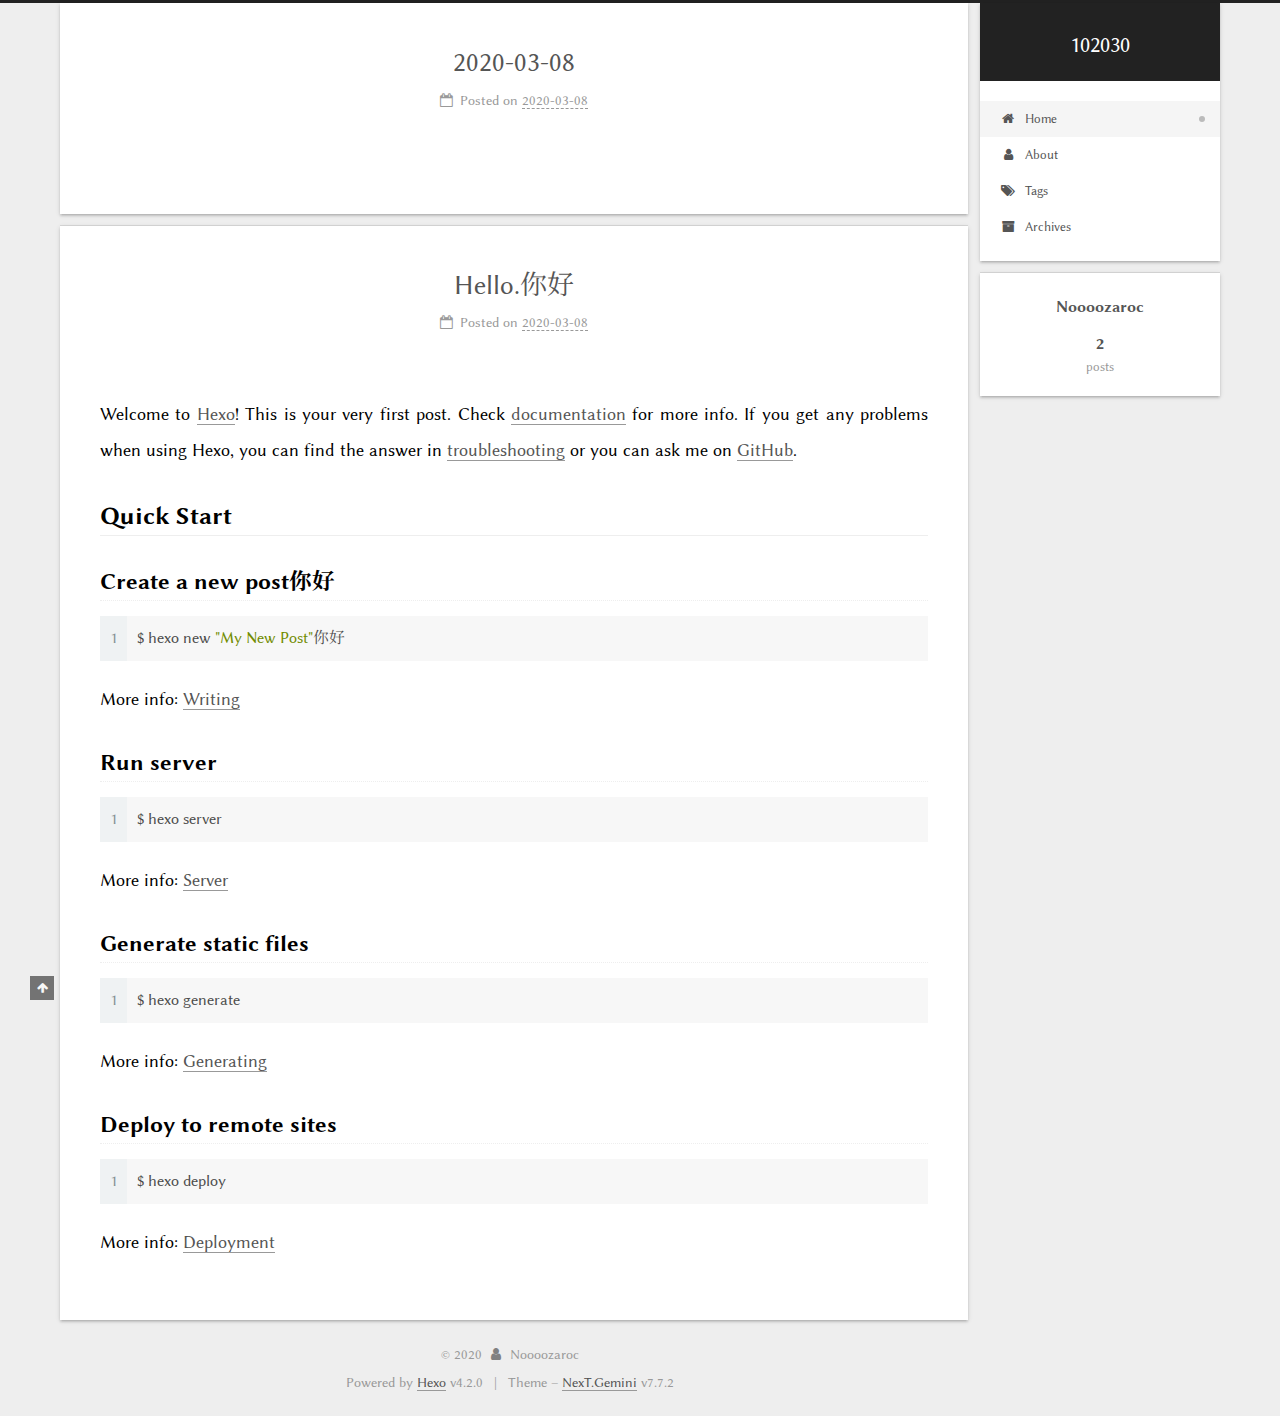
==== index.html @ 4f7df166 "Site updated: 2020-03-08 18:00:24" ====
<!DOCTYPE html>
<html lang="en">
<head>
  <meta charset="UTF-8">
<meta name="viewport" content="width=device-width, initial-scale=1, maximum-scale=2">
<meta name="theme-color" content="#222">
<meta name="generator" content="Hexo 4.2.0">
  <link rel="apple-touch-icon" sizes="180x180" href="/images/apple-touch-icon-next.png">
  <link rel="icon" type="image/png" sizes="32x32" href="/images/favicon-32x32-next.png">
  <link rel="icon" type="image/png" sizes="16x16" href="/images/favicon-16x16-next.png">
  <link rel="mask-icon" href="/images/logo.svg" color="#222">

<link rel="stylesheet" href="/css/main.css">

<link rel="stylesheet" href="https://fonts.googleapis.com/css?family=Noto Serif SC:300,300italic,400,400italic,700,700italic&display=swap&subset=latin,latin-ext">
<link rel="stylesheet" href="/lib/font-awesome/css/font-awesome.min.css">

<script id="hexo-configurations">
    var NexT = window.NexT || {};
    var CONFIG = {"hostname":"yoursite.com","root":"/","scheme":"Gemini","version":"7.7.2","exturl":false,"sidebar":{"position":"right","display":"post","padding":18,"offset":12,"onmobile":false},"copycode":{"enable":false,"show_result":false,"style":null},"back2top":{"enable":true,"sidebar":false,"scrollpercent":false},"bookmark":{"enable":false,"color":"#222","save":"auto"},"fancybox":false,"mediumzoom":false,"lazyload":false,"pangu":false,"comments":{"style":"tabs","active":null,"storage":true,"lazyload":false,"nav":null},"algolia":{"hits":{"per_page":10},"labels":{"input_placeholder":"Search for Posts","hits_empty":"We didn't find any results for the search: ${query}","hits_stats":"${hits} results found in ${time} ms"}},"localsearch":{"enable":false,"trigger":"auto","top_n_per_article":1,"unescape":false,"preload":false},"motion":{"enable":true,"async":false,"transition":{"post_block":"fadeIn","post_header":"slideDownIn","post_body":"slideDownIn","coll_header":"slideLeftIn","sidebar":"slideUpIn"}}};
  </script>

  <meta property="og:type" content="website">
<meta property="og:title" content="102030">
<meta property="og:url" content="http://yoursite.com/index.html">
<meta property="og:site_name" content="102030">
<meta property="og:locale" content="en_US">
<meta property="article:author" content="Noooozaroc">
<meta name="twitter:card" content="summary">

<link rel="canonical" href="http://yoursite.com/">


<script id="page-configurations">
  // https://hexo.io/docs/variables.html
  CONFIG.page = {
    sidebar: "",
    isHome : true,
    isPost : false
  };
</script>

  <title>102030</title>
  






  <noscript>
  <style>
  .use-motion .brand,
  .use-motion .menu-item,
  .sidebar-inner,
  .use-motion .post-block,
  .use-motion .pagination,
  .use-motion .comments,
  .use-motion .post-header,
  .use-motion .post-body,
  .use-motion .collection-header { opacity: initial; }

  .use-motion .site-title,
  .use-motion .site-subtitle {
    opacity: initial;
    top: initial;
  }

  .use-motion .logo-line-before i { left: initial; }
  .use-motion .logo-line-after i { right: initial; }
  </style>
</noscript>

</head>

<body itemscope itemtype="http://schema.org/WebPage">
  <div class="container use-motion">
    <div class="headband"></div>

    <header class="header" itemscope itemtype="http://schema.org/WPHeader">
      <div class="header-inner"><div class="site-brand-container">
  <div class="site-nav-toggle">
    <div class="toggle" aria-label="Toggle navigation bar">
      <span class="toggle-line toggle-line-first"></span>
      <span class="toggle-line toggle-line-middle"></span>
      <span class="toggle-line toggle-line-last"></span>
    </div>
  </div>

  <div class="site-meta">

    <div>
      <a href="/" class="brand" rel="start">
        <span class="logo-line-before"><i></i></span>
        <span class="site-title">102030</span>
        <span class="logo-line-after"><i></i></span>
      </a>
    </div>
  </div>

  <div class="site-nav-right">
    <div class="toggle popup-trigger">
    </div>
  </div>
</div>


<nav class="site-nav">
  
  <ul id="menu" class="menu">
        <li class="menu-item menu-item-home">

    <a href="/" rel="section"><i class="fa fa-fw fa-home"></i>Home</a>

  </li>
        <li class="menu-item menu-item-about">

    <a href="/about/" rel="section"><i class="fa fa-fw fa-user"></i>About</a>

  </li>
        <li class="menu-item menu-item-tags">

    <a href="/tags/" rel="section"><i class="fa fa-fw fa-tags"></i>Tags</a>

  </li>
        <li class="menu-item menu-item-archives">

    <a href="/archives/" rel="section"><i class="fa fa-fw fa-archive"></i>Archives</a>

  </li>
  </ul>

</nav>
</div>
    </header>

    
  <div class="back-to-top">
    <i class="fa fa-arrow-up"></i>
    <span>0%</span>
  </div>


    <main class="main">
      <div class="main-inner">
        <div class="content-wrap">
          

          <div class="content">
            

  <div class="posts-expand">
        
  
  
  <article itemscope itemtype="http://schema.org/Article" class="post-block home" lang="en">
    <link itemprop="mainEntityOfPage" href="http://yoursite.com/2020/03/08/2020-03-08/">

    <span hidden itemprop="author" itemscope itemtype="http://schema.org/Person">
      <meta itemprop="image" content="/images/avatar.gif">
      <meta itemprop="name" content="Noooozaroc">
      <meta itemprop="description" content="">
    </span>

    <span hidden itemprop="publisher" itemscope itemtype="http://schema.org/Organization">
      <meta itemprop="name" content="102030">
    </span>
      <header class="post-header">
        <h1 class="post-title" itemprop="name headline">
          
            <a href="/2020/03/08/2020-03-08/" class="post-title-link" itemprop="url">2020-03-08</a>
        </h1>

        <div class="post-meta">
            <span class="post-meta-item">
              <span class="post-meta-item-icon">
                <i class="fa fa-calendar-o"></i>
              </span>
              <span class="post-meta-item-text">Posted on</span>

              <time title="Created: 2020-03-08 14:06:26" itemprop="dateCreated datePublished" datetime="2020-03-08T14:06:26+08:00">2020-03-08</time>
            </span>

          

        </div>
      </header>

    
    
    
    <div class="post-body" itemprop="articleBody">

      
          
      
    </div>

    
    
    
      <footer class="post-footer">
        <div class="post-eof"></div>
      </footer>
  </article>
  
  
  

        
  
  
  <article itemscope itemtype="http://schema.org/Article" class="post-block home" lang="en">
    <link itemprop="mainEntityOfPage" href="http://yoursite.com/2020/03/08/hello-world/">

    <span hidden itemprop="author" itemscope itemtype="http://schema.org/Person">
      <meta itemprop="image" content="/images/avatar.gif">
      <meta itemprop="name" content="Noooozaroc">
      <meta itemprop="description" content="">
    </span>

    <span hidden itemprop="publisher" itemscope itemtype="http://schema.org/Organization">
      <meta itemprop="name" content="102030">
    </span>
      <header class="post-header">
        <h1 class="post-title" itemprop="name headline">
          
            <a href="/2020/03/08/hello-world/" class="post-title-link" itemprop="url">Hello.你好</a>
        </h1>

        <div class="post-meta">
            <span class="post-meta-item">
              <span class="post-meta-item-icon">
                <i class="fa fa-calendar-o"></i>
              </span>
              <span class="post-meta-item-text">Posted on</span>
              

              <time title="Created: 2020-03-08 00:12:22 / Modified: 14:54:09" itemprop="dateCreated datePublished" datetime="2020-03-08T00:12:22+08:00">2020-03-08</time>
            </span>

          

        </div>
      </header>

    
    
    
    <div class="post-body" itemprop="articleBody">

      
          <p>Welcome to <a href="https://hexo.io/" target="_blank" rel="noopener">Hexo</a>! This is your very first post. Check <a href="https://hexo.io/docs/" target="_blank" rel="noopener">documentation</a> for more info. If you get any problems when using Hexo, you can find the answer in <a href="https://hexo.io/docs/troubleshooting.html" target="_blank" rel="noopener">troubleshooting</a> or you can ask me on <a href="https://github.com/hexojs/hexo/issues" target="_blank" rel="noopener">GitHub</a>.</p>
<h2 id="Quick-Start"><a href="#Quick-Start" class="headerlink" title="Quick Start"></a>Quick Start</h2><h3 id="Create-a-new-post你好"><a href="#Create-a-new-post你好" class="headerlink" title="Create a new post你好"></a>Create a new post你好</h3><figure class="highlight bash"><table><tr><td class="gutter"><pre><span class="line">1</span><br></pre></td><td class="code"><pre><span class="line">$ hexo new <span class="string">"My New Post"</span>你好</span><br></pre></td></tr></table></figure>

<p>More info: <a href="https://hexo.io/docs/writing.html" target="_blank" rel="noopener">Writing</a></p>
<h3 id="Run-server"><a href="#Run-server" class="headerlink" title="Run server"></a>Run server</h3><figure class="highlight bash"><table><tr><td class="gutter"><pre><span class="line">1</span><br></pre></td><td class="code"><pre><span class="line">$ hexo server</span><br></pre></td></tr></table></figure>

<p>More info: <a href="https://hexo.io/docs/server.html" target="_blank" rel="noopener">Server</a></p>
<h3 id="Generate-static-files"><a href="#Generate-static-files" class="headerlink" title="Generate static files"></a>Generate static files</h3><figure class="highlight bash"><table><tr><td class="gutter"><pre><span class="line">1</span><br></pre></td><td class="code"><pre><span class="line">$ hexo generate</span><br></pre></td></tr></table></figure>

<p>More info: <a href="https://hexo.io/docs/generating.html" target="_blank" rel="noopener">Generating</a></p>
<h3 id="Deploy-to-remote-sites"><a href="#Deploy-to-remote-sites" class="headerlink" title="Deploy to remote sites"></a>Deploy to remote sites</h3><figure class="highlight bash"><table><tr><td class="gutter"><pre><span class="line">1</span><br></pre></td><td class="code"><pre><span class="line">$ hexo deploy</span><br></pre></td></tr></table></figure>

<p>More info: <a href="https://hexo.io/docs/one-command-deployment.html" target="_blank" rel="noopener">Deployment</a></p>

      
    </div>

    
    
    
      <footer class="post-footer">
        <div class="post-eof"></div>
      </footer>
  </article>
  
  
  

  </div>

  



          </div>
          

<script>
  window.addEventListener('tabs:register', () => {
    let { activeClass } = CONFIG.comments;
    if (CONFIG.comments.storage) {
      activeClass = localStorage.getItem('comments_active') || activeClass;
    }
    if (activeClass) {
      let activeTab = document.querySelector(`a[href="#comment-${activeClass}"]`);
      if (activeTab) {
        activeTab.click();
      }
    }
  });
  if (CONFIG.comments.storage) {
    window.addEventListener('tabs:click', event => {
      if (!event.target.matches('.tabs-comment .tab-content .tab-pane')) return;
      let commentClass = event.target.classList[1];
      localStorage.setItem('comments_active', commentClass);
    });
  }
</script>

        </div>
          
  
  <div class="toggle sidebar-toggle">
    <span class="toggle-line toggle-line-first"></span>
    <span class="toggle-line toggle-line-middle"></span>
    <span class="toggle-line toggle-line-last"></span>
  </div>

  <aside class="sidebar">
    <div class="sidebar-inner">

      <ul class="sidebar-nav motion-element">
        <li class="sidebar-nav-toc">
          Table of Contents
        </li>
        <li class="sidebar-nav-overview">
          Overview
        </li>
      </ul>

      <!--noindex-->
      <div class="post-toc-wrap sidebar-panel">
      </div>
      <!--/noindex-->

      <div class="site-overview-wrap sidebar-panel">
        <div class="site-author motion-element" itemprop="author" itemscope itemtype="http://schema.org/Person">
  <p class="site-author-name" itemprop="name">Noooozaroc</p>
  <div class="site-description" itemprop="description"></div>
</div>
<div class="site-state-wrap motion-element">
  <nav class="site-state">
      <div class="site-state-item site-state-posts">
          <a href="/archives/">
        
          <span class="site-state-item-count">2</span>
          <span class="site-state-item-name">posts</span>
        </a>
      </div>
  </nav>
</div>



      </div>

    </div>
  </aside>
  <div id="sidebar-dimmer"></div>


      </div>
    </main>

    <footer class="footer">
      <div class="footer-inner">
        

<div class="copyright">
  
  &copy; 
  <span itemprop="copyrightYear">2020</span>
  <span class="with-love">
    <i class="fa fa-user"></i>
  </span>
  <span class="author" itemprop="copyrightHolder">Noooozaroc</span>
</div>
  <div class="powered-by">Powered by <a href="https://hexo.io/" class="theme-link" rel="noopener" target="_blank">Hexo</a> v4.2.0
  </div>
  <span class="post-meta-divider">|</span>
  <div class="theme-info">Theme – <a href="https://theme-next.org/" class="theme-link" rel="noopener" target="_blank">NexT.Gemini</a> v7.7.2
  </div>

        








      </div>
    </footer>
  </div>

  
  <script src="/lib/anime.min.js"></script>
  <script src="/lib/velocity/velocity.min.js"></script>
  <script src="/lib/velocity/velocity.ui.min.js"></script>

<script src="/js/utils.js"></script>

<script src="/js/motion.js"></script>


<script src="/js/schemes/pisces.js"></script>


<script src="/js/next-boot.js"></script>




  















  

  

</body>
</html>
---- css/main.css ----
:root {
  --body-bg-color: #eee;
  --content-bg-color: #fff;
  --card-bg-color: #f5f5f5;
  --text-color: #555;
  --link-color: #555;
  --link-hover-color: #222;
  --brand-color: #fff;
  --brand-hover-color: #fff;
  --table-row-odd-bg-color: #f9f9f9;
  --table-row-hover-bg-color: #f5f5f5;
  --menu-item-bg-color: #f5f5f5;
}
html {
  line-height: 1.15; /* 1 */
  -webkit-text-size-adjust: 100%; /* 2 */
}
body {
  margin: 0;
}
main {
  display: block;
}
h1 {
  font-size: 2em;
  margin: 0.67em 0;
}
hr {
  box-sizing: content-box; /* 1 */
  height: 0; /* 1 */
  overflow: visible; /* 2 */
}
pre {
  font-family: monospace, monospace; /* 1 */
  font-size: 1em; /* 2 */
}
a {
  background: transparent;
}
abbr[title] {
  border-bottom: none; /* 1 */
  text-decoration: underline; /* 2 */
  text-decoration: underline dotted; /* 2 */
}
b,
strong {
  font-weight: bolder;
}
code,
kbd,
samp {
  font-family: monospace, monospace; /* 1 */
  font-size: 1em; /* 2 */
}
small {
  font-size: 80%;
}
sub,
sup {
  font-size: 75%;
  line-height: 0;
  position: relative;
  vertical-align: baseline;
}
sub {
  bottom: -0.25em;
}
sup {
  top: -0.5em;
}
img {
  border-style: none;
}
button,
input,
optgroup,
select,
textarea {
  font-family: inherit; /* 1 */
  font-size: 100%; /* 1 */
  line-height: 1.15; /* 1 */
  margin: 0; /* 2 */
}
button,
input {
/* 1 */
  overflow: visible;
}
button,
select {
/* 1 */
  text-transform: none;
}
button,
[type='button'],
[type='reset'],
[type='submit'] {
  -webkit-appearance: button;
}
button::-moz-focus-inner,
[type='button']::-moz-focus-inner,
[type='reset']::-moz-focus-inner,
[type='submit']::-moz-focus-inner {
  border-style: none;
  padding: 0;
}
button:-moz-focusring,
[type='button']:-moz-focusring,
[type='reset']:-moz-focusring,
[type='submit']:-moz-focusring {
  outline: 1px dotted ButtonText;
}
fieldset {
  padding: 0.35em 0.75em 0.625em;
}
legend {
  box-sizing: border-box; /* 1 */
  color: inherit; /* 2 */
  display: table; /* 1 */
  max-width: 100%; /* 1 */
  padding: 0; /* 3 */
  white-space: normal; /* 1 */
}
progress {
  vertical-align: baseline;
}
textarea {
  overflow: auto;
}
[type='checkbox'],
[type='radio'] {
  box-sizing: border-box; /* 1 */
  padding: 0; /* 2 */
}
[type='number']::-webkit-inner-spin-button,
[type='number']::-webkit-outer-spin-button {
  height: auto;
}
[type='search'] {
  outline-offset: -2px; /* 2 */
  -webkit-appearance: textfield; /* 1 */
}
[type='search']::-webkit-search-decoration {
  -webkit-appearance: none;
}
::-webkit-file-upload-button {
  font: inherit; /* 2 */
  -webkit-appearance: button; /* 1 */
}
details {
  display: block;
}
summary {
  display: list-item;
}
template {
  display: none;
}
[hidden] {
  display: none;
}
::selection {
  background: #262a30;
  color: #fff;
}
html,
body {
  height: 100%;
}
body {
  background: var(--body-bg-color);
  color: var(--text-color);
  font-family: "Linux Biolinum", 'Noto Serif SC', sans-serif;
  font-size: 1em;
  line-height: 2;
}
@media (max-width: 991px) {
  body {
    padding-left: 0 !important;
    padding-right: 0 !important;
  }
}
h1,
h2,
h3,
h4,
h5,
h6 {
  font-family: "Linux Biolinum", 'Noto Serif SC', sans-serif;
  font-weight: bold;
  line-height: 1.5;
  margin: 20px 0 15px;
}
h1 {
  font-size: 1.5em;
}
h2 {
  font-size: 1.375em;
}
h3 {
  font-size: 1.25em;
}
h4 {
  font-size: 1.125em;
}
h5 {
  font-size: 1em;
}
h6 {
  font-size: 0.875em;
}
p {
  margin: 0 0 20px 0;
}
a,
span.exturl {
  border-bottom: 1px solid #999;
  color: var(--link-color);
  outline: 0;
  text-decoration: none;
  overflow-wrap: break-word;
  word-wrap: break-word;
  cursor: pointer;
}
a:hover,
span.exturl:hover {
  border-bottom-color: var(--link-hover-color);
  color: var(--link-hover-color);
}
iframe,
img,
video {
  display: block;
  margin-left: auto;
  margin-right: auto;
  max-width: 100%;
}
hr {
  background-image: repeating-linear-gradient(-45deg, #ddd, #ddd 4px, transparent 4px, transparent 8px);
  border: 0;
  height: 3px;
  margin: 40px 0;
}
blockquote {
  border-left: 4px solid #ddd;
  color: #666;
  margin: 0;
  padding: 0 15px;
}
blockquote cite::before {
  content: '-';
  padding: 0 5px;
}
dt {
  font-weight: bold;
}
dd {
  margin: 0;
  padding: 0;
}
kbd {
  background-color: #f5f5f5;
  background-image: linear-gradient(#eee, #fff, #eee);
  border: 1px solid #ccc;
  border-radius: 0.2em;
  box-shadow: 0.1em 0.1em 0.2em rgba(0,0,0,0.1);
  font-family: inherit;
  padding: 0.1em 0.3em;
  white-space: nowrap;
}
.table-container {
  overflow: auto;
}
table {
  border-collapse: collapse;
  border-spacing: 0;
  font-size: 0.875em;
  margin: 0 0 20px 0;
  width: 100%;
}
tbody tr:nth-of-type(odd) {
  background: var(--table-row-odd-bg-color);
}
tbody tr:hover {
  background: var(--table-row-hover-bg-color);
}
caption,
th,
td {
  font-weight: normal;
  padding: 8px;
  text-align: left;
  vertical-align: middle;
}
th,
td {
  border: 1px solid #ddd;
  border-bottom: 3px solid #ddd;
}
th {
  font-weight: 700;
  padding-bottom: 10px;
}
td {
  border-bottom-width: 1px;
}
.btn {
  background: #fff;
  border: 2px solid #555;
  border-radius: 2px;
  color: #555;
  display: inline-block;
  font-size: 0.875em;
  line-height: 2;
  padding: 0 20px;
  text-decoration: none;
  transition-property: background-color;
  transition-delay: 0s;
  transition-duration: 0.2s;
  transition-timing-function: ease-in-out;
}
.btn:hover {
  background: #222;
  border-color: #222;
  color: #fff;
}
.btn + .btn {
  margin: 0 0 8px 8px;
}
.btn .fa-fw {
  text-align: left;
  width: 1.285714285714286em;
}
.toggle {
  line-height: 0;
}
.toggle .toggle-line {
  background: #fff;
  display: inline-block;
  height: 2px;
  left: 0;
  position: relative;
  top: 0;
  transition: all 0.4s;
  vertical-align: top;
  width: 100%;
}
.toggle .toggle-line:not(:first-child) {
  margin-top: 3px;
}
.toggle.toggle-arrow .toggle-line-first {
  top: 2px;
  transform: rotate(-45deg);
  width: 50%;
}
.toggle.toggle-arrow .toggle-line-middle {
  width: 90%;
}
.toggle.toggle-arrow .toggle-line-last {
  top: -2px;
  transform: rotate(45deg);
  width: 50%;
}
.toggle.toggle-close .toggle-line-first {
  top: 5px;
  transform: rotate(-45deg);
}
.toggle.toggle-close .toggle-line-middle {
  opacity: 0;
}
.toggle.toggle-close .toggle-line-last {
  top: -5px;
  transform: rotate(45deg);
}
.highlight,
pre {
  background: #f7f7f7;
  color: #4d4d4c;
  line-height: 1.6;
  margin: 0 auto 20px;
}
pre,
code {
  font-family: consolas, Menlo, "Linux Biolinum", 'Noto Serif SC', sans-serif, monospace;
}
code {
  background: #eee;
  border-radius: 3px;
  color: #555;
  padding: 2px 4px;
  overflow-wrap: break-word;
  word-wrap: break-word;
}
.highlight *::selection {
  background: #d6d6d6;
}
.highlight pre {
  border: 0;
  margin: 0;
  padding: 10px 0;
}
.highlight table {
  border: 0;
  margin: 0;
  width: auto;
}
.highlight td {
  border: 0;
  padding: 0;
}
.highlight figcaption {
  background: #eee;
  color: #4d4d4c;
  display: flex;
  font-size: 0.875em;
  justify-content: space-between;
  line-height: 1.2;
  padding: 0.5em;
}
.highlight figcaption a {
  color: #4d4d4c;
}
.highlight figcaption a:hover {
  border-bottom-color: #4d4d4c;
}
.highlight .gutter {
  -moz-user-select: none;
  -ms-user-select: none;
  -webkit-user-select: none;
  user-select: none;
}
.highlight .gutter pre {
  background: #eff2f3;
  color: #869194;
  padding-left: 10px;
  padding-right: 10px;
  text-align: right;
}
.highlight .code pre {
  background: #f7f7f7;
  padding-left: 10px;
  width: 100%;
}
.gist table {
  width: auto;
}
.gist table td {
  border: 0;
}
pre {
  overflow: auto;
  padding: 10px;
}
pre code {
  background: none;
  color: #4d4d4c;
  font-size: 0.875em;
  padding: 0;
  text-shadow: none;
}
pre .deletion {
  background: #fdd;
}
pre .addition {
  background: #dfd;
}
pre .meta {
  color: #eab700;
  -moz-user-select: none;
  -ms-user-select: none;
  -webkit-user-select: none;
  user-select: none;
}
pre .comment {
  color: #8e908c;
}
pre .variable,
pre .attribute,
pre .tag,
pre .name,
pre .regexp,
pre .ruby .constant,
pre .xml .tag .title,
pre .xml .pi,
pre .xml .doctype,
pre .html .doctype,
pre .css .id,
pre .css .class,
pre .css .pseudo {
  color: #c82829;
}
pre .number,
pre .preprocessor,
pre .built_in,
pre .builtin-name,
pre .literal,
pre .params,
pre .constant,
pre .command {
  color: #f5871f;
}
pre .ruby .class .title,
pre .css .rules .attribute,
pre .string,
pre .symbol,
pre .value,
pre .inheritance,
pre .header,
pre .ruby .symbol,
pre .xml .cdata,
pre .special,
pre .formula {
  color: #718c00;
}
pre .title,
pre .css .hexcolor {
  color: #3e999f;
}
pre .function,
pre .python .decorator,
pre .python .title,
pre .ruby .function .title,
pre .ruby .title .keyword,
pre .perl .sub,
pre .javascript .title,
pre .coffeescript .title {
  color: #4271ae;
}
pre .keyword,
pre .javascript .function {
  color: #8959a8;
}
.blockquote-center {
  border-left: none;
  margin: 40px 0;
  padding: 0;
  position: relative;
  text-align: center;
}
.blockquote-center::before,
.blockquote-center::after {
  background-repeat: no-repeat;
  background-size: 22px 22px;
  content: ' ';
  display: block;
  height: 24px;
  opacity: 0.2;
  position: absolute;
  width: 100%;
}
.blockquote-center::before {
  background-image: url("../images/quote-l.svg");
  background-position: 0 -6px;
  border-top: 1px solid #ccc;
  top: -20px;
}
.blockquote-center::after {
  background-image: url("../images/quote-r.svg");
  background-position: 100% 8px;
  border-bottom: 1px solid #ccc;
  bottom: -20px;
}
.blockquote-center p,
.blockquote-center div {
  text-align: center;
}
.post-body .group-picture img {
  margin: 0 auto;
  padding: 0 3px;
}
.group-picture-row {
  margin-bottom: 6px;
  overflow: hidden;
}
.group-picture-column {
  float: left;
  margin-bottom: 10px;
}
.post-body .label {
  color: #555;
  display: inline;
  padding: 0 2px;
}
.post-body .label.default {
  background: #f0f0f0;
}
.post-body .label.primary {
  background: #efe6f7;
}
.post-body .label.info {
  background: #e5f2f8;
}
.post-body .label.success {
  background: #e7f4e9;
}
.post-body .label.warning {
  background: #fcf6e1;
}
.post-body .label.danger {
  background: #fae8eb;
}
.post-body .tabs {
  margin-bottom: 20px;
}
.post-body .tabs,
.tabs-comment {
  display: block;
  padding-top: 10px;
  position: relative;
}
.post-body .tabs ul.nav-tabs,
.tabs-comment ul.nav-tabs {
  display: flex;
  flex-wrap: wrap;
  margin: 0;
  margin-bottom: -1px;
  padding: 0;
}
@media (max-width: 413px) {
  .post-body .tabs ul.nav-tabs,
  .tabs-comment ul.nav-tabs {
    display: block;
    margin-bottom: 5px;
  }
}
.post-body .tabs ul.nav-tabs li.tab,
.tabs-comment ul.nav-tabs li.tab {
  border-bottom: 1px solid #ddd;
  border-left: 1px solid transparent;
  border-right: 1px solid transparent;
  border-top: 3px solid transparent;
  flex-grow: 1;
  list-style-type: none;
  border-radius: 0 0 0 0;
}
@media (max-width: 413px) {
  .post-body .tabs ul.nav-tabs li.tab,
  .tabs-comment ul.nav-tabs li.tab {
    border-bottom: 1px solid transparent;
    border-left: 3px solid transparent;
    border-right: 1px solid transparent;
    border-top: 1px solid transparent;
  }
}
@media (max-width: 413px) {
  .post-body .tabs ul.nav-tabs li.tab,
  .tabs-comment ul.nav-tabs li.tab {
    border-radius: 0;
  }
}
.post-body .tabs ul.nav-tabs li.tab a,
.tabs-comment ul.nav-tabs li.tab a {
  border-bottom: initial;
  display: block;
  line-height: 1.8;
  outline: 0;
  padding: 0.25em 0.75em;
  text-align: center;
  transition-delay: 0s;
  transition-duration: 0.2s;
  transition-timing-function: ease-out;
}
.post-body .tabs ul.nav-tabs li.tab a i,
.tabs-comment ul.nav-tabs li.tab a i {
  width: 1.285714285714286em;
}
.post-body .tabs ul.nav-tabs li.tab.active,
.tabs-comment ul.nav-tabs li.tab.active {
  border-bottom: 1px solid transparent;
  border-left: 1px solid #ddd;
  border-right: 1px solid #ddd;
  border-top: 3px solid #fc6423;
}
@media (max-width: 413px) {
  .post-body .tabs ul.nav-tabs li.tab.active,
  .tabs-comment ul.nav-tabs li.tab.active {
    border-bottom: 1px solid #ddd;
    border-left: 3px solid #fc6423;
    border-right: 1px solid #ddd;
    border-top: 1px solid #ddd;
  }
}
.post-body .tabs ul.nav-tabs li.tab.active a,
.tabs-comment ul.nav-tabs li.tab.active a {
  color: var(--link-color);
  cursor: default;
}
.post-body .tabs .tab-content .tab-pane,
.tabs-comment .tab-content .tab-pane {
  border: 1px solid #ddd;
  border-top: 0;
  padding: 20px 20px 0 20px;
  border-radius: 0;
}
.post-body .tabs .tab-content .tab-pane:not(.active),
.tabs-comment .tab-content .tab-pane:not(.active) {
  display: none;
}
.post-body .tabs .tab-content .tab-pane.active,
.tabs-comment .tab-content .tab-pane.active {
  display: block;
}
.post-body .tabs .tab-content .tab-pane.active:nth-of-type(1),
.tabs-comment .tab-content .tab-pane.active:nth-of-type(1) {
  border-radius: 0 0 0 0;
}
@media (max-width: 413px) {
  .post-body .tabs .tab-content .tab-pane.active:nth-of-type(1),
  .tabs-comment .tab-content .tab-pane.active:nth-of-type(1) {
    border-radius: 0;
  }
}
.post-body .note {
  border-radius: 3px;
  margin-bottom: 20px;
  padding: 1em;
  position: relative;
  border: 1px solid #eee;
  border-left-width: 5px;
}
.post-body .note h2,
.post-body .note h3,
.post-body .note h4,
.post-body .note h5,
.post-body .note h6 {
  margin-top: 0;
  border-bottom: initial;
  margin-bottom: 0;
  padding-top: 0;
}
.post-body .note p:first-child,
.post-body .note ul:first-child,
.post-body .note ol:first-child,
.post-body .note table:first-child,
.post-body .note pre:first-child,
.post-body .note blockquote:first-child,
.post-body .note img:first-child {
  margin-top: 0;
}
.post-body .note p:last-child,
.post-body .note ul:last-child,
.post-body .note ol:last-child,
.post-body .note table:last-child,
.post-body .note pre:last-child,
.post-body .note blockquote:last-child,
.post-body .note img:last-child {
  margin-bottom: 0;
}
.post-body .note.default {
  border-left-color: #777;
}
.post-body .note.default h2,
.post-body .note.default h3,
.post-body .note.default h4,
.post-body .note.default h5,
.post-body .note.default h6 {
  color: #777;
}
.post-body .note.primary {
  border-left-color: #6f42c1;
}
.post-body .note.primary h2,
.post-body .note.primary h3,
.post-body .note.primary h4,
.post-body .note.primary h5,
.post-body .note.primary h6 {
  color: #6f42c1;
}
.post-body .note.info {
  border-left-color: #428bca;
}
.post-body .note.info h2,
.post-body .note.info h3,
.post-body .note.info h4,
.post-body .note.info h5,
.post-body .note.info h6 {
  color: #428bca;
}
.post-body .note.success {
  border-left-color: #5cb85c;
}
.post-body .note.success h2,
.post-body .note.success h3,
.post-body .note.success h4,
.post-body .note.success h5,
.post-body .note.success h6 {
  color: #5cb85c;
}
.post-body .note.warning {
  border-left-color: #f0ad4e;
}
.post-body .note.warning h2,
.post-body .note.warning h3,
.post-body .note.warning h4,
.post-body .note.warning h5,
.post-body .note.warning h6 {
  color: #f0ad4e;
}
.post-body .note.danger {
  border-left-color: #d9534f;
}
.post-body .note.danger h2,
.post-body .note.danger h3,
.post-body .note.danger h4,
.post-body .note.danger h5,
.post-body .note.danger h6 {
  color: #d9534f;
}
.pagination .prev,
.pagination .next,
.pagination .page-number,
.pagination .space {
  display: inline-block;
  margin: 0 10px;
  padding: 0 11px;
  position: relative;
  top: -1px;
}
@media (max-width: 767px) {
  .pagination .prev,
  .pagination .next,
  .pagination .page-number,
  .pagination .space {
    margin: 0 5px;
  }
}
.pagination {
  border-top: 1px solid #eee;
  margin: 120px 0 0;
  text-align: center;
}
.pagination .prev,
.pagination .next,
.pagination .page-number {
  border-bottom: 0;
  border-top: 1px solid #eee;
  transition-property: border-color;
  transition-delay: 0s;
  transition-duration: 0.2s;
  transition-timing-function: ease-in-out;
}
.pagination .prev:hover,
.pagination .next:hover,
.pagination .page-number:hover {
  border-top-color: #222;
}
.pagination .space {
  margin: 0;
  padding: 0;
}
.pagination .prev {
  margin-left: 0;
}
.pagination .next {
  margin-right: 0;
}
.pagination .page-number.current {
  background: #ccc;
  border-top-color: #ccc;
  color: #fff;
}
@media (max-width: 767px) {
  .pagination {
    border-top: none;
  }
  .pagination .prev,
  .pagination .next,
  .pagination .page-number {
    border-bottom: 1px solid #eee;
    border-top: 0;
    margin-bottom: 10px;
    padding: 0 10px;
  }
  .pagination .prev:hover,
  .pagination .next:hover,
  .pagination .page-number:hover {
    border-bottom-color: #222;
  }
}
.comments {
  margin: 60px 20px 0;
  overflow: hidden;
}
.comment-button-group {
  display: flex;
  flex-wrap: wrap-reverse;
  justify-content: center;
  margin: 1em 0;
}
.comment-button-group .comment-button {
  margin: 0.1em 0.2em;
}
.comment-button-group .comment-button.active {
  background: #222;
  border-color: #222;
  color: #fff;
}
.comment-position {
  display: none;
}
.comment-position.active {
  display: block;
}
.tabs-comment {
  background: var(--content-bg-color);
  margin-top: 4em;
  padding-top: 0;
}
.tabs-comment .comments {
  border: 0;
  box-shadow: none;
  margin-top: 0;
  padding-top: 0;
}
.container {
  min-height: 100%;
  position: relative;
}
.main-inner {
  margin: 0 auto;
  width: calc(100% - 20px);
}
@media (min-width: 1200px) {
  .main-inner {
    width: 1160px;
  }
}
@media (min-width: 1600px) {
  .main-inner {
    width: 73%;
  }
}
.header {
  background: transparent;
}
.header-inner {
  margin: 0 auto;
  width: calc(100% - 20px);
}
@media (min-width: 1200px) {
  .header-inner {
    width: 1160px;
  }
}
@media (min-width: 1600px) {
  .header-inner {
    width: 73%;
  }
}
.site-brand-container {
  display: flex;
  flex-shrink: 0;
  padding: 0 10px;
}
.headband {
  background: #222;
  height: 3px;
}
.site-meta {
  flex-grow: 1;
  text-align: center;
}
@media (max-width: 767px) {
  .site-meta {
    text-align: center;
  }
}
.brand {
  border-bottom: none;
  color: var(--brand-color);
  display: inline-block;
  line-height: 1.375em;
  padding: 0 40px;
  position: relative;
}
.brand:hover {
  color: var(--brand-hover-color);
}
.site-title {
  display: inline-block;
  font-family: "Linux Biolinum", 'Noto Serif SC', sans-serif;
  font-size: 1.375em;
  font-weight: normal;
  line-height: 1.5;
  vertical-align: top;
}
.site-subtitle {
  color: #ddd;
  font-size: 0.8125em;
  margin: 10px 0;
}
.use-motion .brand {
  opacity: 0;
}
.use-motion .site-title,
.use-motion .site-subtitle,
.use-motion .custom-logo-image {
  opacity: 0;
  position: relative;
  top: -10px;
}
.site-nav-toggle,
.site-nav-right {
  display: none;
}
@media (max-width: 767px) {
  .site-nav-toggle,
  .site-nav-right {
    display: flex;
    flex-direction: column;
    justify-content: center;
  }
}
.site-nav-toggle .toggle,
.site-nav-right .toggle {
  color: var(--text-color);
  padding: 10px;
  width: 22px;
}
.site-nav-toggle .toggle .toggle-line,
.site-nav-right .toggle .toggle-line {
  background: var(--text-color);
  border-radius: 1px;
}
.site-nav {
  display: block;
}
@media (max-width: 767px) {
  .site-nav {
    clear: both;
    display: none;
  }
}
.site-nav.site-nav-on {
  display: block;
}
.menu {
  margin-top: 20px;
  padding-left: 0;
  text-align: center;
}
.menu-item {
  display: inline-block;
  list-style: none;
  margin: 0 10px;
}
@media (max-width: 767px) {
  .menu-item {
    display: block;
    margin-top: 10px;
  }
  .menu-item.menu-item-search {
    display: none;
  }
}
.menu-item a,
.menu-item span.exturl {
  border-bottom: 0;
  display: block;
  font-size: 0.8125em;
  transition-property: border-color;
  transition-delay: 0s;
  transition-duration: 0.2s;
  transition-timing-function: ease-in-out;
}
@media (hover: none) {
  .menu-item a:hover,
  .menu-item span.exturl:hover {
    border-bottom-color: transparent !important;
  }
}
.menu-item .fa {
  margin-right: 8px;
}
.menu-item .badge {
  display: inline-block;
  font-weight: bold;
  line-height: 1;
  margin-left: 0.35em;
  margin-top: 0.35em;
  text-align: center;
  white-space: nowrap;
}
@media (max-width: 767px) {
  .menu-item .badge {
    float: right;
    margin-left: 0;
  }
}
.menu-item-active a,
.menu .menu-item a:hover,
.menu .menu-item span.exturl:hover {
  background: var(--menu-item-bg-color);
}
.use-motion .menu-item {
  opacity: 0;
}
.sidebar {
  background: #222;
  bottom: 0;
  box-shadow: inset 0 2px 6px #000;
  position: fixed;
  top: 0;
}
@media (max-width: 991px) {
  .sidebar {
    display: none;
  }
}
.sidebar-inner {
  color: #999;
  padding: 18px 10px;
  text-align: center;
}
.cc-license {
  margin-top: 10px;
  text-align: center;
}
.cc-license .cc-opacity {
  border-bottom: none;
  opacity: 0.7;
}
.cc-license .cc-opacity:hover {
  opacity: 0.9;
}
.cc-license img {
  display: inline-block;
}
.site-author-image {
  border: 1px solid #eee;
  display: block;
  margin: 0 auto;
  max-width: 120px;
  padding: 2px;
}
.site-author-name {
  color: var(--text-color);
  font-weight: 600;
  margin: 0;
  text-align: center;
}
.site-description {
  color: #999;
  font-size: 0.8125em;
  margin-top: 0;
  text-align: center;
}
.links-of-author {
  margin-top: 15px;
}
.links-of-author a,
.links-of-author span.exturl {
  border-bottom-color: #555;
  display: inline-block;
  font-size: 0.8125em;
  margin-bottom: 10px;
  margin-right: 10px;
  vertical-align: middle;
}
.links-of-author a::before,
.links-of-author span.exturl::before {
  background: #bd32ff;
  border-radius: 50%;
  content: ' ';
  display: inline-block;
  height: 4px;
  margin-right: 3px;
  vertical-align: middle;
  width: 4px;
}
.sidebar-button {
  margin-top: 15px;
}
.sidebar-button a {
  border: 1px solid #fc6423;
  border-radius: 4px;
  color: #fc6423;
  display: inline-block;
  padding: 0 15px;
}
.sidebar-button a .fa {
  margin-right: 5px;
}
.sidebar-button a:hover {
  background: #fc6423;
  border: 1px solid #fc6423;
  color: #fff;
}
.sidebar-button a:hover .fa {
  color: #fff;
}
.links-of-blogroll {
  font-size: 0.8125em;
  margin-top: 10px;
}
.links-of-blogroll-title {
  font-size: 0.875em;
  font-weight: 600;
  margin-top: 0;
}
.links-of-blogroll-list {
  list-style: none;
  margin: 0;
  padding: 0;
}
#sidebar-dimmer {
  display: none;
}
@media (max-width: 767px) {
  #sidebar-dimmer {
    background: #000;
    display: block;
    height: 100%;
    left: 100%;
    opacity: 0;
    position: fixed;
    top: 0;
    width: 100%;
    z-index: 1100;
  }
  .sidebar-active + #sidebar-dimmer {
    opacity: 0.7;
    transform: translateX(-100%);
    transition: opacity 0.5s;
  }
}
.sidebar-nav {
  margin: 0;
  padding-bottom: 20px;
  padding-left: 0;
}
.sidebar-nav li {
  border-bottom: 1px solid transparent;
  color: #555;
  cursor: pointer;
  display: inline-block;
  font-size: 0.875em;
}
.sidebar-nav li.sidebar-nav-overview {
  margin-left: 10px;
}
.sidebar-nav li:hover {
  color: #fc6423;
}
.sidebar-nav .sidebar-nav-active {
  border-bottom-color: #fc6423;
  color: #fc6423;
}
.sidebar-nav .sidebar-nav-active:hover {
  color: #fc6423;
}
.sidebar-panel {
  display: none;
  overflow-x: hidden;
  overflow-y: auto;
}
.sidebar-panel-active {
  display: block;
}
.sidebar-toggle {
  background: #222;
  bottom: 45px;
  cursor: pointer;
  height: 14px;
  left: 30px;
  padding: 5px;
  position: fixed;
  width: 14px;
  z-index: 1300;
}
@media (max-width: 991px) {
  .sidebar-toggle {
    left: 20px;
    opacity: 0.8;
    display: none;
  }
}
.sidebar-toggle:hover .toggle-line {
  background: #fc6423;
}
.post-toc {
  font-size: 0.875em;
}
.post-toc ol {
  list-style: none;
  margin: 0;
  padding: 0 2px 5px 10px;
  text-align: left;
}
.post-toc ol > ol {
  padding-left: 0;
}
.post-toc ol a {
  transition-property: all;
  transition-delay: 0s;
  transition-duration: 0.2s;
  transition-timing-function: ease-in-out;
}
.post-toc .nav-item {
  line-height: 1.8;
  overflow: hidden;
  text-overflow: ellipsis;
  white-space: nowrap;
}
.post-toc .nav .nav-child {
  display: none;
}
.post-toc .nav .active > .nav-child {
  display: block;
}
.post-toc .nav .active-current > .nav-child {
  display: block;
}
.post-toc .nav .active-current > .nav-child > .nav-item {
  display: block;
}
.post-toc .nav .active > a {
  border-bottom-color: #fc6423;
  color: #fc6423;
}
.post-toc .nav .active-current > a {
  color: #fc6423;
}
.post-toc .nav .active-current > a:hover {
  color: #fc6423;
}
.site-state {
  display: flex;
  justify-content: center;
  line-height: 1.4;
  margin-top: 10px;
  overflow: hidden;
  text-align: center;
  white-space: nowrap;
}
.site-state-item {
  padding: 0 15px;
}
.site-state-item:not(:first-child) {
  border-left: 1px solid #eee;
}
.site-state-item a {
  border-bottom: none;
}
.site-state-item-count {
  display: block;
  font-size: 1em;
  font-weight: 600;
  text-align: center;
}
.site-state-item-name {
  color: #999;
  font-size: 0.8125em;
}
.footer {
  color: #999;
  font-size: 0.875em;
  padding: 20px 0;
}
.footer.footer-fixed {
  bottom: 0;
  left: 0;
  position: absolute;
  right: 0;
}
.footer-inner {
  box-sizing: border-box;
  margin: 0 auto;
  text-align: center;
  width: calc(100% - 20px);
}
@media (min-width: 1200px) {
  .footer-inner {
    width: 1160px;
  }
}
@media (min-width: 1600px) {
  .footer-inner {
    width: 73%;
  }
}
.with-love {
  color: #808080;
  display: inline-block;
  margin: 0 5px;
}
.powered-by,
.theme-info {
  display: inline-block;
}
@-moz-keyframes iconAnimate {
  0%, 100% {
    transform: scale(1);
  }
  10%, 30% {
    transform: scale(0.9);
  }
  20%, 40%, 60%, 80% {
    transform: scale(1.1);
  }
  50%, 70% {
    transform: scale(1.1);
  }
}
@-webkit-keyframes iconAnimate {
  0%, 100% {
    transform: scale(1);
  }
  10%, 30% {
    transform: scale(0.9);
  }
  20%, 40%, 60%, 80% {
    transform: scale(1.1);
  }
  50%, 70% {
    transform: scale(1.1);
  }
}
@-o-keyframes iconAnimate {
  0%, 100% {
    transform: scale(1);
  }
  10%, 30% {
    transform: scale(0.9);
  }
  20%, 40%, 60%, 80% {
    transform: scale(1.1);
  }
  50%, 70% {
    transform: scale(1.1);
  }
}
@keyframes iconAnimate {
  0%, 100% {
    transform: scale(1);
  }
  10%, 30% {
    transform: scale(0.9);
  }
  20%, 40%, 60%, 80% {
    transform: scale(1.1);
  }
  50%, 70% {
    transform: scale(1.1);
  }
}
.back-to-top {
  font-size: 12px;
  text-align: center;
  transition-delay: 0s;
  transition-duration: 0.2s;
  transition-timing-function: ease-in-out;
}
.back-to-top {
  background: #222;
  bottom: -100px;
  box-sizing: border-box;
  color: #fff;
  cursor: pointer;
  left: 30px;
  opacity: 0.6;
  padding: 0 6px;
  position: fixed;
  transition-property: bottom;
  z-index: 1300;
  width: 24px;
}
.back-to-top span {
  display: none;
}
.back-to-top:hover {
  color: #fc6423;
}
.back-to-top.back-to-top-on {
  bottom: 30px;
}
@media (max-width: 991px) {
  .back-to-top {
    left: 20px;
    opacity: 0.8;
  }
}
.post-body {
  font-family: "Linux Biolinum", 'Noto Serif SC', sans-serif;
  overflow-wrap: break-word;
  word-wrap: break-word;
}
@media (min-width: 1200px) {
  .post-body {
    font-size: 1.125em;
  }
}
.post-body span.exturl .fa {
  font-size: 0.875em;
  margin-left: 4px;
}
.post-body .image-caption,
.post-body .figure .caption {
  color: #999;
  font-size: 0.875em;
  font-weight: bold;
  line-height: 1;
  margin: -20px auto 15px;
  text-align: center;
}
.post-sticky-flag {
  display: inline-block;
  transform: rotate(30deg);
}
.post-button {
  margin-top: 40px;
  text-align: center;
}
.use-motion .post-block,
.use-motion .pagination,
.use-motion .comments {
  opacity: 0;
}
.use-motion .post-header {
  opacity: 0;
}
.use-motion .post-body {
  opacity: 0;
}
.use-motion .collection-header {
  opacity: 0;
}
.posts-collapse {
  margin-left: 55px;
  position: relative;
}
@media (max-width: 767px) {
  .posts-collapse {
    margin-left: 20px;
    margin-right: 20px;
  }
}
.posts-collapse .collection-title {
  font-size: 1.125em;
  position: relative;
}
.posts-collapse .collection-title::before {
  background: #999;
  border: 1px solid #fff;
  border-radius: 50%;
  content: ' ';
  height: 10px;
  left: 0;
  margin-left: -6px;
  margin-top: -4px;
  position: absolute;
  top: 50%;
  width: 10px;
}
.posts-collapse .collection-year {
  margin: 60px 0;
  position: relative;
}
.posts-collapse .collection-year::before {
  background: #bbb;
  border-radius: 50%;
  content: ' ';
  height: 8px;
  left: 0;
  margin-left: -4px;
  margin-top: -4px;
  position: absolute;
  top: 50%;
  width: 8px;
}
.posts-collapse .collection-header {
  display: inline-block;
  margin: 0 0 0 20px;
}
.posts-collapse .collection-header small {
  color: #bbb;
  margin-left: 5px;
}
.posts-collapse .post-header {
  border-bottom: 1px dashed #ccc;
  margin: 30px 0;
  padding-left: 15px;
  position: relative;
  transition-property: border;
  transition-delay: 0s;
  transition-duration: 0.2s;
  transition-timing-function: ease-in-out;
}
.posts-collapse .post-header::before {
  background: #bbb;
  border: 1px solid #fff;
  border-radius: 50%;
  content: ' ';
  height: 6px;
  left: 0;
  margin-left: -4px;
  position: absolute;
  top: 0.75em;
  transition-property: background;
  width: 6px;
  transition-delay: 0s;
  transition-duration: 0.2s;
  transition-timing-function: ease-in-out;
}
.posts-collapse .post-header:hover {
  border-bottom-color: #666;
}
.posts-collapse .post-header:hover::before {
  background: #222;
}
.posts-collapse .post-meta {
  display: inline;
  font-size: 0.75em;
  margin-right: 10px;
}
.posts-collapse .post-title {
  display: inline;
  font-size: 1em;
  font-weight: normal;
}
.posts-collapse .post-title a,
.posts-collapse .post-title span.exturl {
  border-bottom: none;
  color: var(--link-color);
}
.posts-collapse::before {
  background: #f5f5f5;
  content: ' ';
  height: 100%;
  left: 0;
  margin-left: -2px;
  position: absolute;
  top: 1.25em;
  width: 4px;
}
.posts-collapse .fa-external-link {
  font-size: 0.875em;
  margin-left: 5px;
}
.post-eof {
  background: #ccc;
  height: 1px;
  margin: 80px auto 60px;
  text-align: center;
  width: 8%;
}
.post-block:last-child .post-eof {
  display: none;
}
.posts-expand {
  padding-top: 40px;
}
@media (max-width: 767px) {
  .posts-expand {
    margin: 0 20px;
  }
}
@media (min-width: 992px) {
  .post-body {
    text-align: justify;
  }
}
@media (max-width: 991px) {
  .post-body {
    text-align: justify;
  }
}
.post-body h1,
.post-body h2,
.post-body h3,
.post-body h4,
.post-body h5,
.post-body h6 {
  padding-top: 10px;
}
.post-body h1 .header-anchor,
.post-body h2 .header-anchor,
.post-body h3 .header-anchor,
.post-body h4 .header-anchor,
.post-body h5 .header-anchor,
.post-body h6 .header-anchor {
  border-bottom-style: none;
  color: #ccc;
  float: right;
  margin-left: 10px;
  visibility: hidden;
}
.post-body h1 .header-anchor:hover,
.post-body h2 .header-anchor:hover,
.post-body h3 .header-anchor:hover,
.post-body h4 .header-anchor:hover,
.post-body h5 .header-anchor:hover,
.post-body h6 .header-anchor:hover {
  color: inherit;
}
.post-body h1:hover .header-anchor,
.post-body h2:hover .header-anchor,
.post-body h3:hover .header-anchor,
.post-body h4:hover .header-anchor,
.post-body h5:hover .header-anchor,
.post-body h6:hover .header-anchor {
  visibility: visible;
}
.post-body iframe,
.post-body img,
.post-body video {
  margin-bottom: 20px;
}
.post-body .video-container {
  height: 0;
  margin-bottom: 20px;
  overflow: hidden;
  padding-top: 75%;
  position: relative;
  width: 100%;
}
.post-body .video-container iframe,
.post-body .video-container object,
.post-body .video-container embed {
  height: 100%;
  left: 0;
  margin: 0;
  position: absolute;
  top: 0;
  width: 100%;
}
.post-gallery {
  align-items: center;
  display: grid;
  grid-gap: 10px;
  grid-template-columns: 1fr 1fr 1fr;
  margin-bottom: 20px;
}
@media (max-width: 767px) {
  .post-gallery {
    grid-template-columns: 1fr 1fr;
  }
}
.post-gallery a {
  border: 0;
}
.post-gallery img {
  margin: 0;
}
.posts-expand .post-header {
  font-size: 1.125em;
}
.posts-expand .post-title {
  font-weight: normal;
  margin: initial;
  text-align: center;
  overflow-wrap: break-word;
  word-wrap: break-word;
}
.posts-expand .post-title-link {
  border-bottom: none;
  color: var(--link-color);
  display: inline-block;
  position: relative;
  vertical-align: top;
}
.posts-expand .post-title-link::before {
  background: var(--link-color);
  bottom: 0;
  content: '';
  height: 2px;
  left: 0;
  position: absolute;
  transform: scaleX(0);
  visibility: hidden;
  width: 100%;
  transition-delay: 0s;
  transition-duration: 0.2s;
  transition-timing-function: ease-in-out;
}
.posts-expand .post-title-link:hover::before {
  transform: scaleX(1);
  visibility: visible;
}
.posts-expand .post-title-link .fa {
  font-size: 0.875em;
  margin-left: 5px;
}
.posts-expand .post-meta {
  color: #999;
  font-family: "Linux Biolinum", 'Noto Serif SC', sans-serif;
  font-size: 0.75em;
  margin: 3px 0 60px 0;
  text-align: center;
}
.posts-expand .post-meta .post-description {
  font-size: 0.875em;
  margin-top: 2px;
}
.posts-expand .post-meta time {
  border-bottom: 1px dashed #999;
  cursor: pointer;
}
.post-meta .post-meta-item + .post-meta-item::before {
  content: '|';
  margin: 0 0.5em;
}
.post-meta-divider {
  margin: 0 0.5em;
}
.post-meta-item-icon {
  margin-right: 3px;
}
@media (max-width: 991px) {
  .post-meta-item-icon {
    display: inline-block;
  }
}
@media (max-width: 991px) {
  .post-meta-item-text {
    display: none;
  }
}
.post-nav {
  border-top: 1px solid #eee;
  display: flex;
  justify-content: space-between;
  margin-top: 15px;
  padding-top: 10px;
}
.post-nav-item {
  flex: 1;
}
.post-nav-item a {
  border-bottom: none;
  display: block;
  font-size: 0.875em;
  line-height: 1.6;
  position: relative;
}
.post-nav-item a:active {
  top: 2px;
}
.post-nav-item .fa {
  font-size: 0.75em;
}
.post-nav-item:first-child {
  margin-right: 15px;
}
.post-nav-item:first-child a {
  padding-left: 5px;
}
.post-nav-item:first-child .fa {
  margin-right: 5px;
}
.post-nav-item:last-child {
  margin-left: 15px;
  text-align: right;
}
.post-nav-item:last-child a {
  padding-right: 5px;
}
.post-nav-item:last-child .fa {
  margin-left: 5px;
}
.rtl.post-body p,
.rtl.post-body a,
.rtl.post-body h1,
.rtl.post-body h2,
.rtl.post-body h3,
.rtl.post-body h4,
.rtl.post-body h5,
.rtl.post-body h6,
.rtl.post-body li,
.rtl.post-body ul,
.rtl.post-body ol {
  direction: rtl;
  font-family: UKIJ Ekran;
}
.rtl.post-title {
  font-family: UKIJ Ekran;
}
.post-tags {
  margin-top: 40px;
  text-align: center;
}
.post-tags a {
  display: inline-block;
  font-size: 0.8125em;
}
.post-tags a:not(:last-child) {
  margin-right: 10px;
}
.post-widgets {
  border-top: 1px solid #eee;
  margin-top: 15px;
  text-align: center;
}
.wp_rating {
  height: 20px;
  line-height: 20px;
  margin-top: 10px;
  padding-top: 6px;
  text-align: center;
}
.social-like {
  display: flex;
  font-size: 0.875em;
  justify-content: center;
  text-align: center;
}
.reward-container {
  margin: 20px auto;
  padding: 10px 0;
  text-align: center;
  width: 90%;
}
.reward-container button {
  background: #ff2a2a;
  border: 0;
  border-radius: 5px;
  color: #fff;
  cursor: pointer;
  line-height: 2;
  outline: 0;
  padding: 0 15px;
  vertical-align: text-top;
}
.reward-container button:hover {
  background: #f55;
}
#qr {
  padding-top: 20px;
}
#qr a {
  border: 0;
}
#qr img {
  display: inline-block;
  margin: 0.8em 2em 0 2em;
  max-width: 100%;
  width: 180px;
}
#qr p {
  text-align: center;
}
.category-all-page .category-all-title {
  text-align: center;
}
.category-all-page .category-all {
  margin-top: 20px;
}
.category-all-page .category-list {
  list-style: none;
  margin: 0;
  padding: 0;
}
.category-all-page .category-list-item {
  margin: 5px 10px;
}
.category-all-page .category-list-count {
  color: #bbb;
}
.category-all-page .category-list-count::before {
  content: ' (';
  display: inline;
}
.category-all-page .category-list-count::after {
  content: ') ';
  display: inline;
}
.category-all-page .category-list-child {
  padding-left: 10px;
}
.event-list {
  padding: 0;
}
.event-list hr {
  background: #222;
  margin: 20px 0 45px 0;
}
.event-list hr::after {
  background: #222;
  color: #fff;
  content: 'NOW';
  display: inline-block;
  font-weight: bold;
  padding: 0 5px;
  text-align: right;
}
.event-list .event {
  background: #222;
  margin: 20px 0;
  min-height: 40px;
  padding: 15px 0 15px 10px;
}
.event-list .event .event-summary {
  color: #fff;
  margin: 0;
  padding-bottom: 3px;
}
.event-list .event .event-summary::before {
  animation: dot-flash 1s alternate infinite ease-in-out;
  color: #fff;
  content: '\f111';
  display: inline-block;
  font-family: 'FontAwesome';
  font-size: 10px;
  margin-right: 25px;
  vertical-align: middle;
}
.event-list .event .event-relative-time {
  color: #bbb;
  display: inline-block;
  font-size: 12px;
  font-weight: normal;
  padding-left: 12px;
}
.event-list .event .event-details {
  color: #fff;
  display: block;
  line-height: 18px;
  margin-left: 56px;
  padding-bottom: 6px;
  padding-top: 3px;
  text-indent: -24px;
}
.event-list .event .event-details::before {
  color: #fff;
  display: inline-block;
  font-family: 'FontAwesome';
  margin-right: 9px;
  text-align: center;
  text-indent: 0;
  width: 14px;
}
.event-list .event .event-details.event-location::before {
  content: '\f041';
}
.event-list .event .event-details.event-duration::before {
  content: '\f017';
}
.event-list .event-past {
  background: #f5f5f5;
}
.event-list .event-past .event-summary,
.event-list .event-past .event-details {
  color: #bbb;
  opacity: 0.9;
}
.event-list .event-past .event-summary::before,
.event-list .event-past .event-details::before {
  animation: none;
  color: #bbb;
}
@-moz-keyframes dot-flash {
  from {
    opacity: 1;
    transform: scale(1);
  }
  to {
    opacity: 0;
    transform: scale(0.8);
  }
}
@-webkit-keyframes dot-flash {
  from {
    opacity: 1;
    transform: scale(1);
  }
  to {
    opacity: 0;
    transform: scale(0.8);
  }
}
@-o-keyframes dot-flash {
  from {
    opacity: 1;
    transform: scale(1);
  }
  to {
    opacity: 0;
    transform: scale(0.8);
  }
}
@keyframes dot-flash {
  from {
    opacity: 1;
    transform: scale(1);
  }
  to {
    opacity: 0;
    transform: scale(0.8);
  }
}
ul.breadcrumb {
  font-size: 0.75em;
  list-style: none;
  margin: 1em 0;
  padding: 0 2em;
  text-align: center;
}
ul.breadcrumb li {
  display: inline;
}
ul.breadcrumb li + li::before {
  content: '/\00a0';
  font-weight: normal;
  padding: 0.5em;
}
ul.breadcrumb li + li:last-child {
  font-weight: bold;
}
.tag-cloud {
  text-align: center;
}
.tag-cloud a {
  display: inline-block;
  margin: 10px;
}
.tag-cloud a:hover {
  color: #222 !important;
}
.header {
  margin: 0 auto;
  position: relative;
  width: calc(100% - 20px);
}
@media (min-width: 1200px) {
  .header {
    width: 1160px;
  }
}
@media (min-width: 1600px) {
  .header {
    width: 73%;
  }
}
@media (max-width: 991px) {
  .header {
    width: auto;
  }
}
.header-inner {
  background: var(--content-bg-color);
  border-radius: initial;
  box-shadow: 0 2px 2px 0 rgba(0,0,0,0.12), 0 3px 1px -2px rgba(0,0,0,0.06), 0 1px 5px 0 rgba(0,0,0,0.12);
  overflow: hidden;
  padding: 0;
  position: absolute;
  top: 0;
  width: 240px;
}
@media (min-width: 1200px) {
  .header-inner {
    width: 240px;
  }
}
@media (max-width: 991px) {
  .header-inner {
    border-radius: initial;
    position: relative;
    width: auto;
  }
}
.main-inner {
  align-items: flex-start;
  display: flex;
  justify-content: space-between;
}
@media (max-width: 991px) {
  .main-inner {
    width: auto;
  }
}
.content-wrap {
  background: var(--content-bg-color);
  border-radius: initial;
  box-shadow: 0 2px 2px 0 rgba(0,0,0,0.12), 0 3px 1px -2px rgba(0,0,0,0.06), 0 1px 5px 0 rgba(0,0,0,0.12);
  box-sizing: border-box;
  padding: 40px;
  width: calc(100% - 252px);
}
@media (max-width: 991px) {
  .content-wrap {
    border-radius: initial;
    padding: 20px;
    width: 100%;
  }
}
.header-inner {
  right: 0;
}
.book-mark-link {
  left: 30px;
}
.footer-inner {
  padding-right: 260px;
}
@media (max-width: 991px) {
  .footer-inner {
    padding-left: 0;
    padding-right: 0;
    width: auto;
  }
}
.site-brand-container {
  background: #222;
}
@media (max-width: 991px) {
  .site-brand-container {
    box-shadow: 0 0 16px rgba(0,0,0,0.5);
  }
}
.site-meta {
  padding: 20px 0;
}
.brand {
  padding: 0;
}
.site-subtitle {
  margin: 10px 10px 0;
}
.custom-logo-image {
  margin-top: 20px;
}
@media (max-width: 991px) {
  .custom-logo-image {
    display: none;
  }
}
@media (min-width: 768px) and (max-width: 991px) {
  .site-nav-toggle,
  .site-nav-right {
    display: flex;
    flex-direction: column;
    justify-content: center;
  }
}
.site-nav-toggle .toggle,
.site-nav-right .toggle {
  color: #fff;
}
.site-nav-toggle .toggle .toggle-line,
.site-nav-right .toggle .toggle-line {
  background: #fff;
}
@media (min-width: 768px) and (max-width: 991px) {
  .site-nav {
    display: none;
  }
}
.menu-item-active a::after {
  background: #bbb;
  border-radius: 50%;
  content: ' ';
  height: 6px;
  margin-top: -3px;
  position: absolute;
  right: 15px;
  top: 50%;
  width: 6px;
}
.menu .menu-item {
  display: block;
  margin: 0;
}
.menu .menu-item a,
.menu .menu-item span.exturl {
  padding: 5px 20px;
  position: relative;
  text-align: left;
  transition-property: background-color;
}
@media (max-width: 991px) {
  .menu .menu-item.menu-item-search {
    display: none;
  }
}
.menu .menu-item .badge {
  background: #ccc;
  border-radius: 10px;
  color: #fff;
  float: right;
  padding: 2px 5px;
  text-shadow: 1px 1px 0 rgba(0,0,0,0.1);
  vertical-align: middle;
}
.sub-menu {
  background: var(--content-bg-color);
  border-bottom: 1px solid #ddd;
  margin: 0;
  padding: 6px 0;
}
.sub-menu .menu-item {
  display: inline-block;
}
.sub-menu .menu-item a,
.sub-menu .menu-item span.exturl {
  background: transparent;
  margin: 5px 10px;
  padding: initial;
}
.sub-menu .menu-item a:hover,
.sub-menu .menu-item span.exturl:hover {
  background: transparent;
  color: #fc6423;
}
.sub-menu .menu-item a::after,
.sub-menu .menu-item span.exturl::after {
  content: initial !important;
}
.sub-menu .menu-item-active a {
  border-bottom-color: #fc6423;
  color: #fc6423;
}
.sub-menu .menu-item-active a:hover {
  border-bottom-color: #fc6423;
}
.sidebar {
  background: var(--body-bg-color);
  box-shadow: none;
  margin-top: 100%;
  position: static;
  width: 240px;
}
@media (max-width: 991px) {
  .sidebar {
    display: none;
  }
}
.sidebar-toggle {
  display: none;
}
.sidebar-inner {
  background: var(--content-bg-color);
  border-radius: initial;
  box-shadow: 0 2px 2px 0 rgba(0,0,0,0.12), 0 3px 1px -2px rgba(0,0,0,0.06), 0 1px 5px 0 rgba(0,0,0,0.12), 0 -1px 0.5px 0 rgba(0,0,0,0.09);
  box-sizing: border-box;
  color: var(--text-color);
  width: 240px;
  opacity: 0;
}
.sidebar-inner.affix {
  position: fixed;
  top: 12px;
}
.sidebar-inner.affix-bottom {
  position: absolute;
}
.site-state-item {
  padding: 0 10px;
}
.sidebar-button {
  border-bottom: 1px dotted #ccc;
  border-top: 1px dotted #ccc;
  margin-top: 10px;
  text-align: center;
}
.sidebar-button a {
  border: 0;
  color: #fc6423;
  display: block;
}
.sidebar-button a:hover {
  background: none;
  border: 0;
  color: #e34603;
}
.sidebar-button a:hover .fa {
  color: #e34603;
}
.links-of-author {
  display: flex;
  flex-wrap: wrap;
  margin-top: 10px;
  justify-content: center;
}
.links-of-author-item {
  margin: 5px 0 0;
  width: 50%;
}
.links-of-author-item a,
.links-of-author-item span.exturl {
  box-sizing: border-box;
  display: inline-block;
  margin-bottom: 0;
  margin-right: 0;
  max-width: 216px;
  overflow: hidden;
  padding: 0 5px;
  text-overflow: ellipsis;
  white-space: nowrap;
}
.links-of-author-item a,
.links-of-author-item span.exturl {
  border-bottom: none;
  display: block;
  text-decoration: none;
}
.links-of-author-item a::before,
.links-of-author-item span.exturl::before {
  display: none;
}
.links-of-author-item a:hover,
.links-of-author-item span.exturl:hover {
  background: var(--body-bg-color);
  border-radius: 4px;
}
.links-of-author-item .fa {
  margin-right: 2px;
}
.links-of-blogroll-item {
  padding: 0;
}
.content-wrap {
  background: initial;
  box-shadow: initial;
  padding: initial;
}
.post-block {
  background: var(--content-bg-color);
  border-radius: initial;
  box-shadow: 0 2px 2px 0 rgba(0,0,0,0.12), 0 3px 1px -2px rgba(0,0,0,0.06), 0 1px 5px 0 rgba(0,0,0,0.12);
  padding: 40px;
}
.post-block + .post-block {
  border-radius: initial;
  box-shadow: 0 2px 2px 0 rgba(0,0,0,0.12), 0 3px 1px -2px rgba(0,0,0,0.06), 0 1px 5px 0 rgba(0,0,0,0.12), 0 -1px 0.5px 0 rgba(0,0,0,0.09);
  margin-top: 12px;
}
.comments {
  background: var(--content-bg-color);
  border-radius: initial;
  box-shadow: 0 2px 2px 0 rgba(0,0,0,0.12), 0 3px 1px -2px rgba(0,0,0,0.06), 0 1px 5px 0 rgba(0,0,0,0.12), 0 -1px 0.5px 0 rgba(0,0,0,0.09);
  margin: auto;
  margin-top: 12px;
  padding: 40px;
}
.tabs-comment {
  margin-top: 1em;
}
.posts-expand {
  padding-top: initial;
}
.post-eof {
  display: none;
}
.pagination {
  background: var(--content-bg-color);
  border-radius: initial;
  border-top: initial;
  box-shadow: 0 2px 2px 0 rgba(0,0,0,0.12), 0 3px 1px -2px rgba(0,0,0,0.06), 0 1px 5px 0 rgba(0,0,0,0.12), 0 -1px 0.5px 0 rgba(0,0,0,0.09);
  margin: 12px 0 0;
  padding: 10px 0 10px;
}
.pagination .prev,
.pagination .next,
.pagination .page-number {
  margin-bottom: initial;
  top: initial;
}
.main {
  padding-bottom: initial;
}
.footer {
  bottom: auto;
}
.sub-menu {
  border-bottom: initial;
  box-shadow: 0 2px 2px 0 rgba(0,0,0,0.12), 0 3px 1px -2px rgba(0,0,0,0.06), 0 1px 5px 0 rgba(0,0,0,0.12);
}
.sub-menu + .content .post-block {
  box-shadow: 0 2px 2px 0 rgba(0,0,0,0.12), 0 3px 1px -2px rgba(0,0,0,0.06), 0 1px 5px 0 rgba(0,0,0,0.12), 0 -1px 0.5px 0 rgba(0,0,0,0.09);
  margin-top: 12px;
}
@media (min-width: 768px) and (max-width: 991px) {
  .sub-menu + .content .post-block {
    margin-top: 10px;
  }
}
@media (max-width: 767px) {
  .sub-menu + .content .post-block {
    margin-top: 8px;
  }
}
.post-body h1,
.post-body h2 {
  border-bottom: 1px solid #eee;
}
.post-body h3 {
  border-bottom: 1px dotted #eee;
}
@media (min-width: 768px) and (max-width: 991px) {
  .content-wrap {
    padding: 10px;
  }
  .posts-expand {
    margin: initial;
  }
  .posts-expand .post-button {
    margin-top: 20px;
  }
  .post-block {
    border-radius: initial;
    box-shadow: 0 2px 2px 0 rgba(0,0,0,0.12), 0 3px 1px -2px rgba(0,0,0,0.06), 0 1px 5px 0 rgba(0,0,0,0.12), 0 -1px 0.5px 0 rgba(0,0,0,0.09);
    padding: 20px;
  }
  .post-block + .post-block {
    margin-top: 10px;
  }
  .comments {
    margin-top: 10px;
    padding: 10px 20px;
  }
  .pagination {
    margin: 10px 0 0;
  }
}
@media (max-width: 767px) {
  .content-wrap {
    padding: 8px;
  }
  .posts-expand {
    margin: initial;
  }
  .posts-expand .post-button {
    margin: 12px 0;
  }
  .post-block {
    border-radius: initial;
    box-shadow: 0 2px 2px 0 rgba(0,0,0,0.12), 0 3px 1px -2px rgba(0,0,0,0.06), 0 1px 5px 0 rgba(0,0,0,0.12), 0 -1px 0.5px 0 rgba(0,0,0,0.09);
    min-height: auto;
    padding: 12px;
  }
  .post-block + .post-block {
    margin-top: 8px;
  }
  .comments {
    margin-top: 8px;
    padding: 10px 12px;
  }
  .pagination {
    margin: 8px 0 0;
  }
}
@font-face {
  font-family: 'Linux Biolinum';
  src: url("/fonts/LinBiolinum_Rah.eot");
  font-display: swap;
  src: url("/fonts/LinBiolinum_Rah.eot") format('embedded-opentype'), url("/fonts/LinBiolinum_Rah.woff2") format('woff2'), url("/fonts/LinBiolinum_Rah.woff") format('woff'), url("/fonts/LinBiolinum_Rah.ttf") format('truetype');
  font-weight: normal;
  font-style: normal;
}
@font-face {
  font-family: 'Linux Biolinum';
  src: url("/fonts/LinBiolinum_RBah.eot");
  font-display: swap;
  src: url("/fonts/LinBiolinum_RBah.eot") format('embedded-opentype'), url("/fonts/LinBiolinum_RBah.woff2") format('woff2'), url("/fonts/LinBiolinum_RBah.woff") format('woff'), url("/fonts/LinBiolinum_RBah.ttf") format('truetype');
  font-weight: bold;
  font-style: normal;
}
@font-face {
  font-family: 'Linux Biolinum';
  src: url("/fonts/LinBiolinum_RIah.eot");
  font-display: swap;
  src: url("/fonts/LinBiolinum_RIah.eot") format('embedded-opentype'), url("/fonts/LinBiolinum_RIah.woff2") format('woff2'), url("/fonts/LinBiolinum_RIah.woff") format('woff'), url("/fonts/LinBiolinum_RIah.ttf") format('truetype');
  font-weight: normal;
  font-style: italic;
}
body {
  color: #000;
}
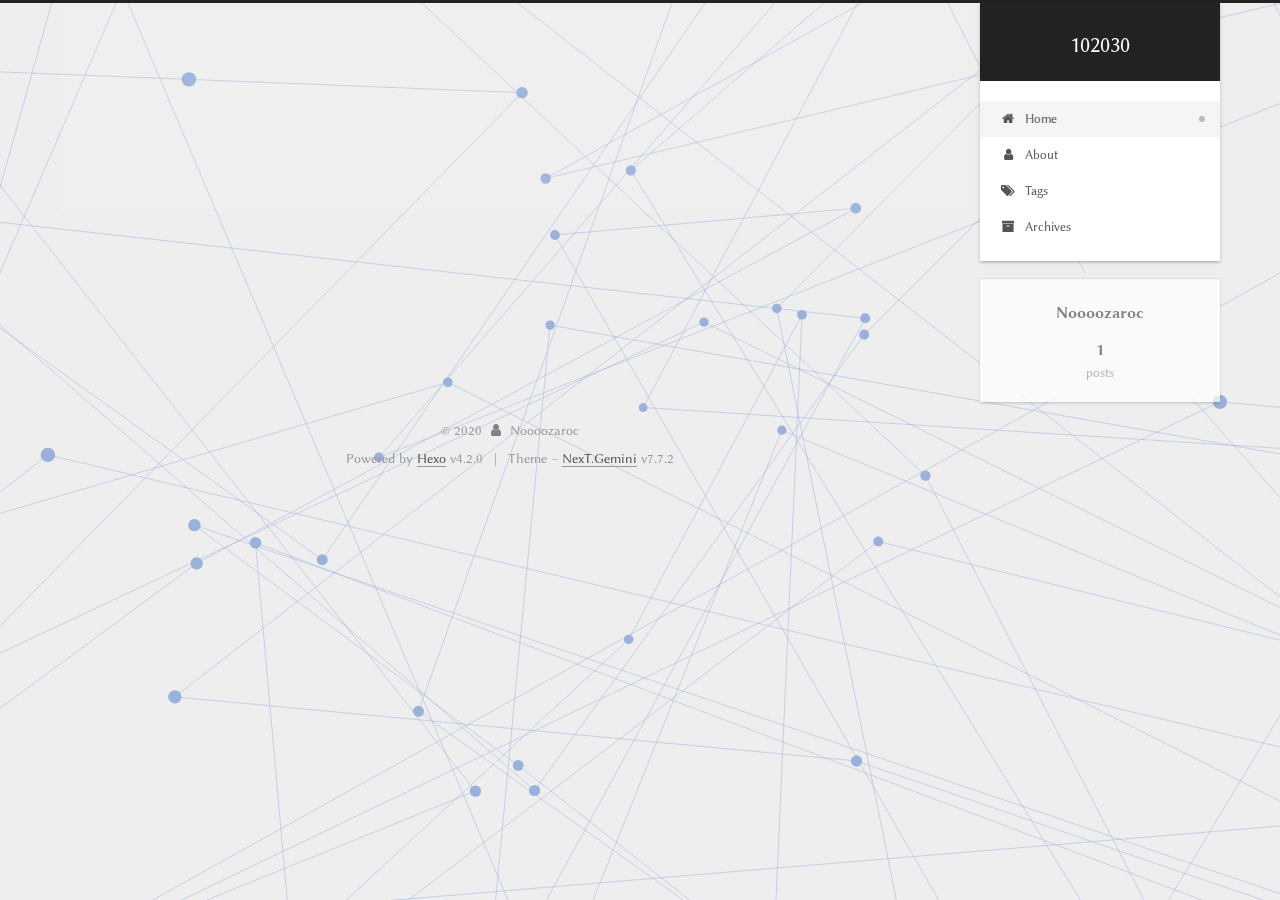
==== commit 1382649f: "Site updated: 2020-03-08 18:45:07" ====
--- a/index.html
+++ b/index.html
@@ -193,77 +193,6 @@
 
       
           
-      
-    </div>
-
-    
-    
-    
-      <footer class="post-footer">
-        <div class="post-eof"></div>
-      </footer>
-  </article>
-  
-  
-  
-
-        
-  
-  
-  <article itemscope itemtype="http://schema.org/Article" class="post-block home" lang="en">
-    <link itemprop="mainEntityOfPage" href="http://yoursite.com/2020/03/08/hello-world/">
-
-    <span hidden itemprop="author" itemscope itemtype="http://schema.org/Person">
-      <meta itemprop="image" content="/images/avatar.gif">
-      <meta itemprop="name" content="Noooozaroc">
-      <meta itemprop="description" content="">
-    </span>
-
-    <span hidden itemprop="publisher" itemscope itemtype="http://schema.org/Organization">
-      <meta itemprop="name" content="102030">
-    </span>
-      <header class="post-header">
-        <h1 class="post-title" itemprop="name headline">
-          
-            <a href="/2020/03/08/hello-world/" class="post-title-link" itemprop="url">Hello.你好</a>
-        </h1>
-
-        <div class="post-meta">
-            <span class="post-meta-item">
-              <span class="post-meta-item-icon">
-                <i class="fa fa-calendar-o"></i>
-              </span>
-              <span class="post-meta-item-text">Posted on</span>
-              
-
-              <time title="Created: 2020-03-08 00:12:22 / Modified: 14:54:09" itemprop="dateCreated datePublished" datetime="2020-03-08T00:12:22+08:00">2020-03-08</time>
-            </span>
-
-          
-
-        </div>
-      </header>
-
-    
-    
-    
-    <div class="post-body" itemprop="articleBody">
-
-      
-          <p>Welcome to <a href="https://hexo.io/" target="_blank" rel="noopener">Hexo</a>! This is your very first post. Check <a href="https://hexo.io/docs/" target="_blank" rel="noopener">documentation</a> for more info. If you get any problems when using Hexo, you can find the answer in <a href="https://hexo.io/docs/troubleshooting.html" target="_blank" rel="noopener">troubleshooting</a> or you can ask me on <a href="https://github.com/hexojs/hexo/issues" target="_blank" rel="noopener">GitHub</a>.</p>
-<h2 id="Quick-Start"><a href="#Quick-Start" class="headerlink" title="Quick Start"></a>Quick Start</h2><h3 id="Create-a-new-post你好"><a href="#Create-a-new-post你好" class="headerlink" title="Create a new post你好"></a>Create a new post你好</h3><figure class="highlight bash"><table><tr><td class="gutter"><pre><span class="line">1</span><br></pre></td><td class="code"><pre><span class="line">$ hexo new <span class="string">"My New Post"</span>你好</span><br></pre></td></tr></table></figure>
-
-<p>More info: <a href="https://hexo.io/docs/writing.html" target="_blank" rel="noopener">Writing</a></p>
-<h3 id="Run-server"><a href="#Run-server" class="headerlink" title="Run server"></a>Run server</h3><figure class="highlight bash"><table><tr><td class="gutter"><pre><span class="line">1</span><br></pre></td><td class="code"><pre><span class="line">$ hexo server</span><br></pre></td></tr></table></figure>
-
-<p>More info: <a href="https://hexo.io/docs/server.html" target="_blank" rel="noopener">Server</a></p>
-<h3 id="Generate-static-files"><a href="#Generate-static-files" class="headerlink" title="Generate static files"></a>Generate static files</h3><figure class="highlight bash"><table><tr><td class="gutter"><pre><span class="line">1</span><br></pre></td><td class="code"><pre><span class="line">$ hexo generate</span><br></pre></td></tr></table></figure>
-
-<p>More info: <a href="https://hexo.io/docs/generating.html" target="_blank" rel="noopener">Generating</a></p>
-<h3 id="Deploy-to-remote-sites"><a href="#Deploy-to-remote-sites" class="headerlink" title="Deploy to remote sites"></a>Deploy to remote sites</h3><figure class="highlight bash"><table><tr><td class="gutter"><pre><span class="line">1</span><br></pre></td><td class="code"><pre><span class="line">$ hexo deploy</span><br></pre></td></tr></table></figure>
-
-<p>More info: <a href="https://hexo.io/docs/one-command-deployment.html" target="_blank" rel="noopener">Deployment</a></p>
-
       
     </div>
 
@@ -345,7 +274,7 @@
       <div class="site-state-item site-state-posts">
           <a href="/archives/">
         
-          <span class="site-state-item-count">2</span>
+          <span class="site-state-item-count">1</span>
           <span class="site-state-item-name">posts</span>
         </a>
       </div>
@@ -412,6 +341,8 @@
 <script src="/js/next-boot.js"></script>
 
 
+  <script defer src="/lib/three/three.min.js"></script>
+    <script defer src="/lib/three/canvas_lines.min.js"></script>
 
 
   
--- a/css/main.css
+++ b/css/main.css
@@ -1159,7 +1159,7 @@
 }
 .links-of-author a::before,
 .links-of-author span.exturl::before {
-  background: #bd32ff;
+  background: #65ff6b;
   border-radius: 50%;
   content: ' ';
   display: inline-block;
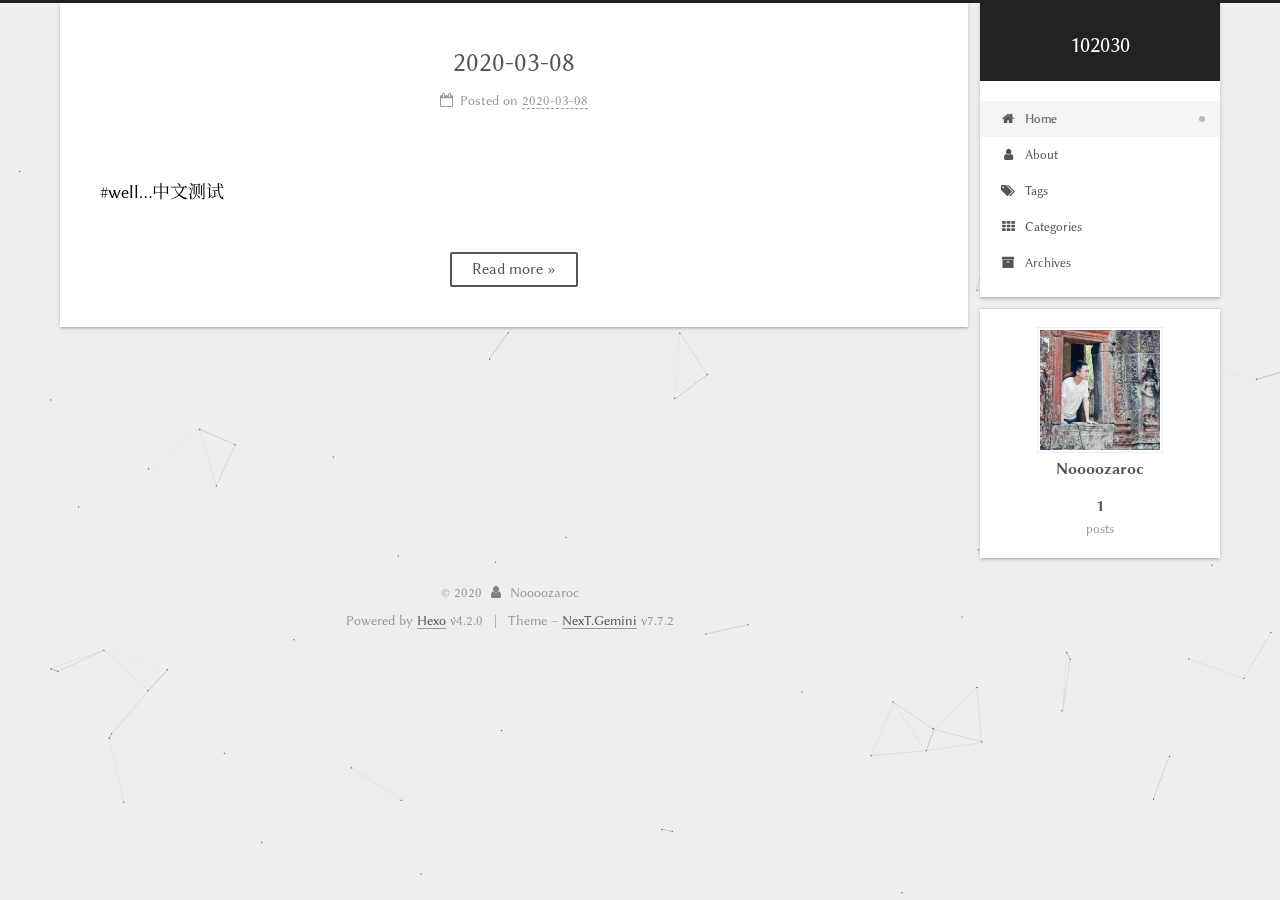
==== commit 1c959a33: "Site updated: 2020-03-08 20:43:30" ====
--- a/index.html
+++ b/index.html
@@ -12,7 +12,7 @@
 
 <link rel="stylesheet" href="/css/main.css">
 
-<link rel="stylesheet" href="https://fonts.googleapis.com/css?family=Noto Serif SC:300,300italic,400,400italic,700,700italic&display=swap&subset=latin,latin-ext">
+<link rel="stylesheet" href="https://fonts.loli.net/css?family=Noto Serif SC:300,300italic,400,400italic,700,700italic&display=swap&subset=latin,latin-ext">
 <link rel="stylesheet" href="/lib/font-awesome/css/font-awesome.min.css">
 
 <script id="hexo-configurations">
@@ -123,6 +123,11 @@
     <a href="/tags/" rel="section"><i class="fa fa-fw fa-tags"></i>Tags</a>
 
   </li>
+        <li class="menu-item menu-item-categories">
+
+    <a href="/categories/" rel="section"><i class="fa fa-fw fa-th"></i>Categories</a>
+
+  </li>
         <li class="menu-item menu-item-archives">
 
     <a href="/archives/" rel="section"><i class="fa fa-fw fa-archive"></i>Archives</a>
@@ -157,7 +162,7 @@
     <link itemprop="mainEntityOfPage" href="http://yoursite.com/2020/03/08/2020-03-08/">
 
     <span hidden itemprop="author" itemscope itemtype="http://schema.org/Person">
-      <meta itemprop="image" content="/images/avatar.gif">
+      <meta itemprop="image" content="/images/avatar.jpg">
       <meta itemprop="name" content="Noooozaroc">
       <meta itemprop="description" content="">
     </span>
@@ -177,8 +182,9 @@
                 <i class="fa fa-calendar-o"></i>
               </span>
               <span class="post-meta-item-text">Posted on</span>
-
-              <time title="Created: 2020-03-08 14:06:26" itemprop="dateCreated datePublished" datetime="2020-03-08T14:06:26+08:00">2020-03-08</time>
+              
+
+              <time title="Created: 2020-03-08 14:06:26 / Modified: 19:12:34" itemprop="dateCreated datePublished" datetime="2020-03-08T14:06:26+08:00">2020-03-08</time>
             </span>
 
           
@@ -192,7 +198,15 @@
     <div class="post-body" itemprop="articleBody">
 
       
-          
+          <p>#well…中文测试</p>
+          <!--noindex-->
+            <div class="post-button">
+              <a class="btn" href="/2020/03/08/2020-03-08/#more" rel="contents">
+                Read more &raquo;
+              </a>
+            </div>
+          <!--/noindex-->
+        
       
     </div>
 
@@ -266,6 +280,8 @@
 
       <div class="site-overview-wrap sidebar-panel">
         <div class="site-author motion-element" itemprop="author" itemscope itemtype="http://schema.org/Person">
+    <img class="site-author-image" itemprop="image" alt="Noooozaroc"
+      src="/images/avatar.jpg">
   <p class="site-author-name" itemprop="name">Noooozaroc</p>
   <div class="site-description" itemprop="description"></div>
 </div>
@@ -326,6 +342,8 @@
   </div>
 
   
+  
+  <script color='64,141,179' opacity='0.8' zIndex='-1' count='100' src="/lib/canvas-nest/canvas-nest.min.js"></script>
   <script src="/lib/anime.min.js"></script>
   <script src="/lib/velocity/velocity.min.js"></script>
   <script src="/lib/velocity/velocity.ui.min.js"></script>
@@ -341,8 +359,6 @@
 <script src="/js/next-boot.js"></script>
 
 
-  <script defer src="/lib/three/three.min.js"></script>
-    <script defer src="/lib/three/canvas_lines.min.js"></script>
 
 
   
--- a/css/main.css
+++ b/css/main.css
@@ -1159,7 +1159,7 @@
 }
 .links-of-author a::before,
 .links-of-author span.exturl::before {
-  background: #65ff6b;
+  background: #e4cb4a;
   border-radius: 50%;
   content: ' ';
   display: inline-block;
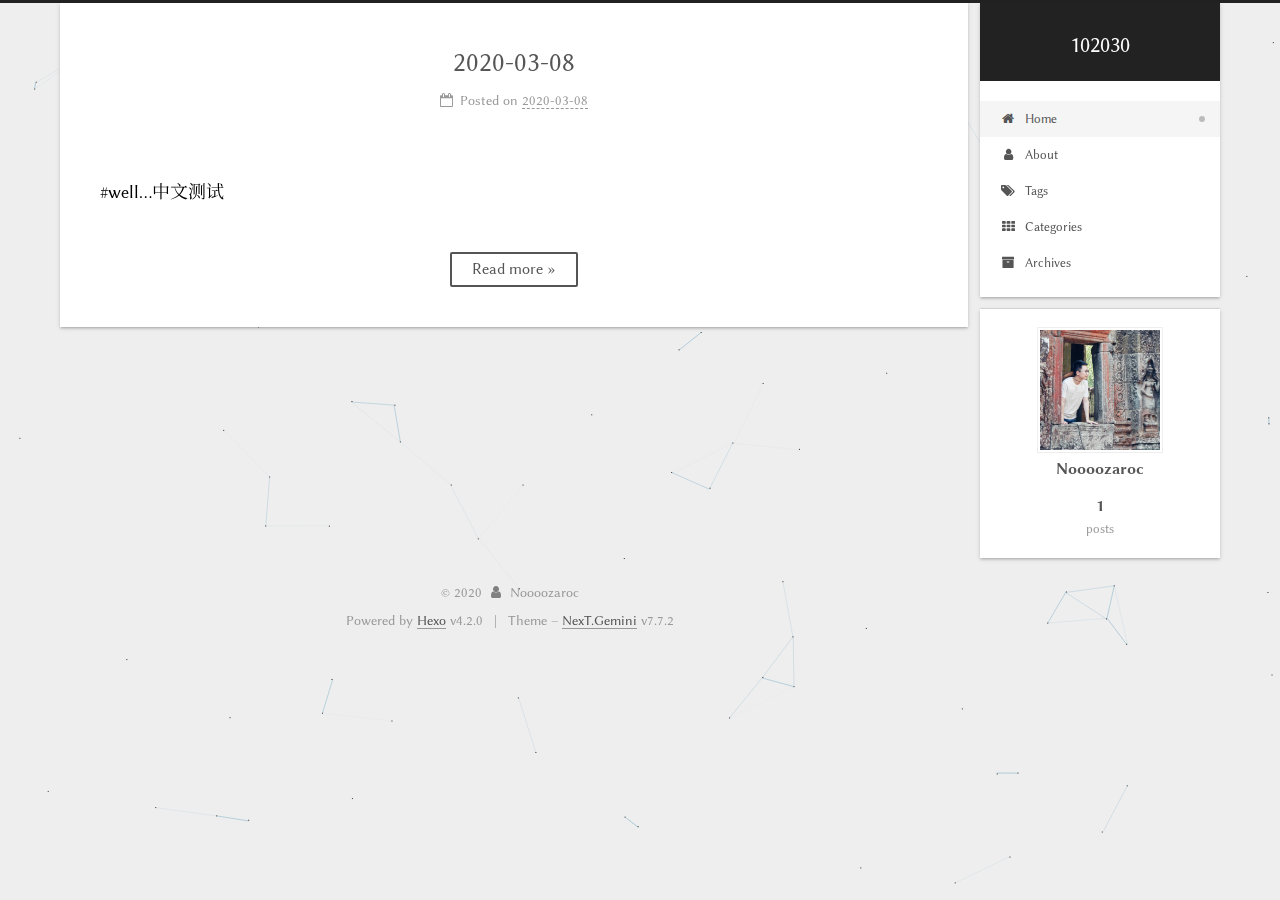
==== commit 3c7ab6f8: "Site updated: 2020-03-08 21:02:06" ====
--- a/index.html
+++ b/index.html
@@ -13,7 +13,7 @@
 <link rel="stylesheet" href="/css/main.css">
 
 <link rel="stylesheet" href="https://fonts.loli.net/css?family=Noto Serif SC:300,300italic,400,400italic,700,700italic&display=swap&subset=latin,latin-ext">
-<link rel="stylesheet" href="/lib/font-awesome/css/font-awesome.min.css">
+<link rel="stylesheet" href="//stackpath.bootstrapcdn.com/font-awesome/4.7.0/css/font-awesome.min.css">
 
 <script id="hexo-configurations">
     var NexT = window.NexT || {};
--- a/css/main.css
+++ b/css/main.css
@@ -1159,7 +1159,7 @@
 }
 .links-of-author a::before,
 .links-of-author span.exturl::before {
-  background: #e4cb4a;
+  background: #ff52e4;
   border-radius: 50%;
   content: ' ';
   display: inline-block;
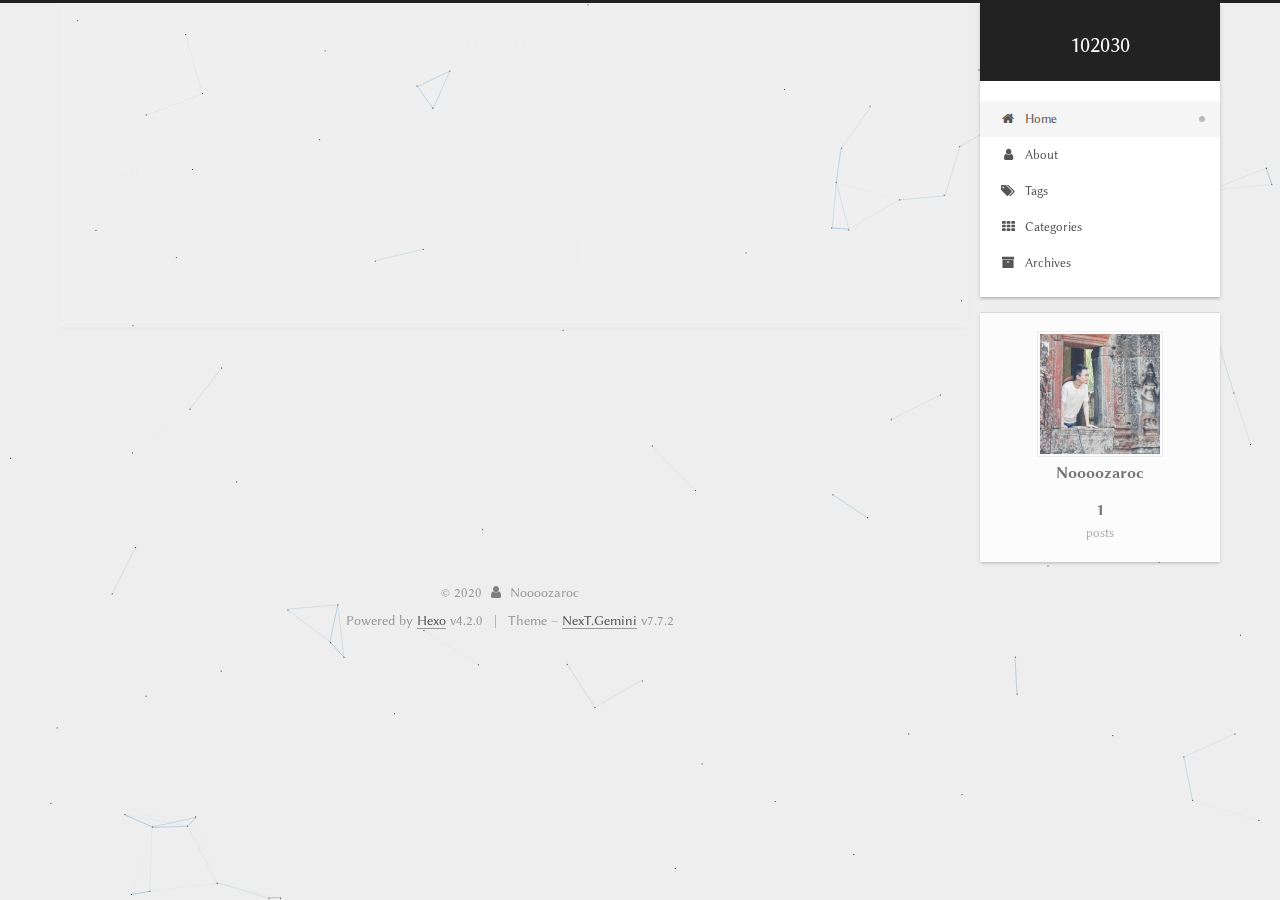
==== commit 880aca39: "Site updated: 2020-03-08 21:08:33" ====
--- a/index.html
+++ b/index.html
@@ -12,7 +12,7 @@
 
 <link rel="stylesheet" href="/css/main.css">
 
-<link rel="stylesheet" href="https://fonts.loli.net/css?family=Noto Serif SC:300,300italic,400,400italic,700,700italic&display=swap&subset=latin,latin-ext">
+<link rel="stylesheet" href="http://fonts.lug.ustc.edu.cn/css?family=Noto Serif SC:300,300italic,400,400italic,700,700italic&display=swap&subset=latin,latin-ext">
 <link rel="stylesheet" href="//stackpath.bootstrapcdn.com/font-awesome/4.7.0/css/font-awesome.min.css">
 
 <script id="hexo-configurations">
--- a/css/main.css
+++ b/css/main.css
@@ -1159,7 +1159,7 @@
 }
 .links-of-author a::before,
 .links-of-author span.exturl::before {
-  background: #ff52e4;
+  background: #ff11bf;
   border-radius: 50%;
   content: ' ';
   display: inline-block;
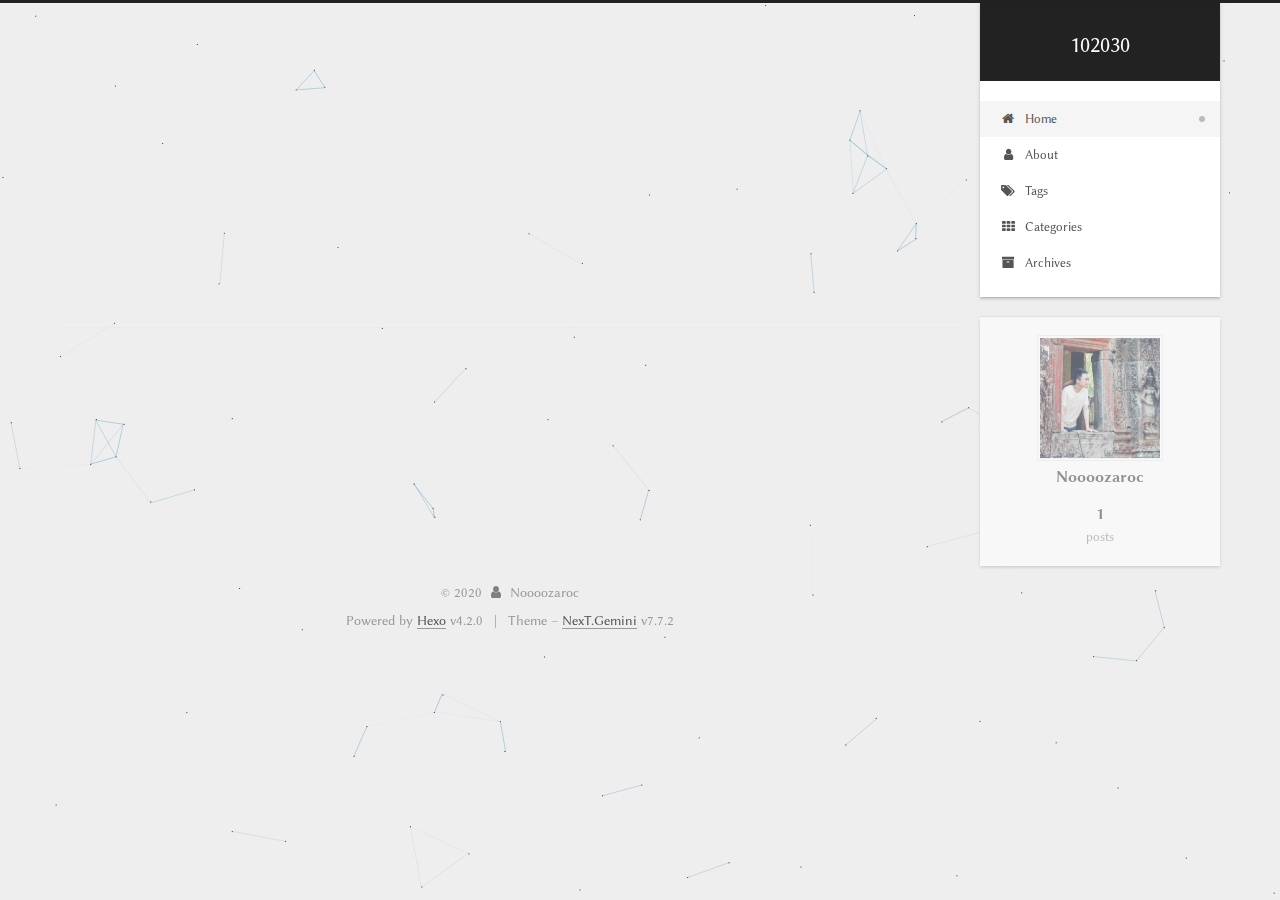
==== commit 7d0fc835: "Site updated: 2020-03-08 21:11:36" ====
--- a/index.html
+++ b/index.html
@@ -12,7 +12,7 @@
 
 <link rel="stylesheet" href="/css/main.css">
 
-<link rel="stylesheet" href="http://fonts.lug.ustc.edu.cn/css?family=Noto Serif SC:300,300italic,400,400italic,700,700italic&display=swap&subset=latin,latin-ext">
+<link rel="stylesheet" href="https://fonts.googleapis.cnpmjs.org/css?family=Noto Serif SC:300,300italic,400,400italic,700,700italic&display=swap&subset=latin,latin-ext">
 <link rel="stylesheet" href="//stackpath.bootstrapcdn.com/font-awesome/4.7.0/css/font-awesome.min.css">
 
 <script id="hexo-configurations">
--- a/css/main.css
+++ b/css/main.css
@@ -1159,7 +1159,7 @@
 }
 .links-of-author a::before,
 .links-of-author span.exturl::before {
-  background: #ff11bf;
+  background: #0d673e;
   border-radius: 50%;
   content: ' ';
   display: inline-block;
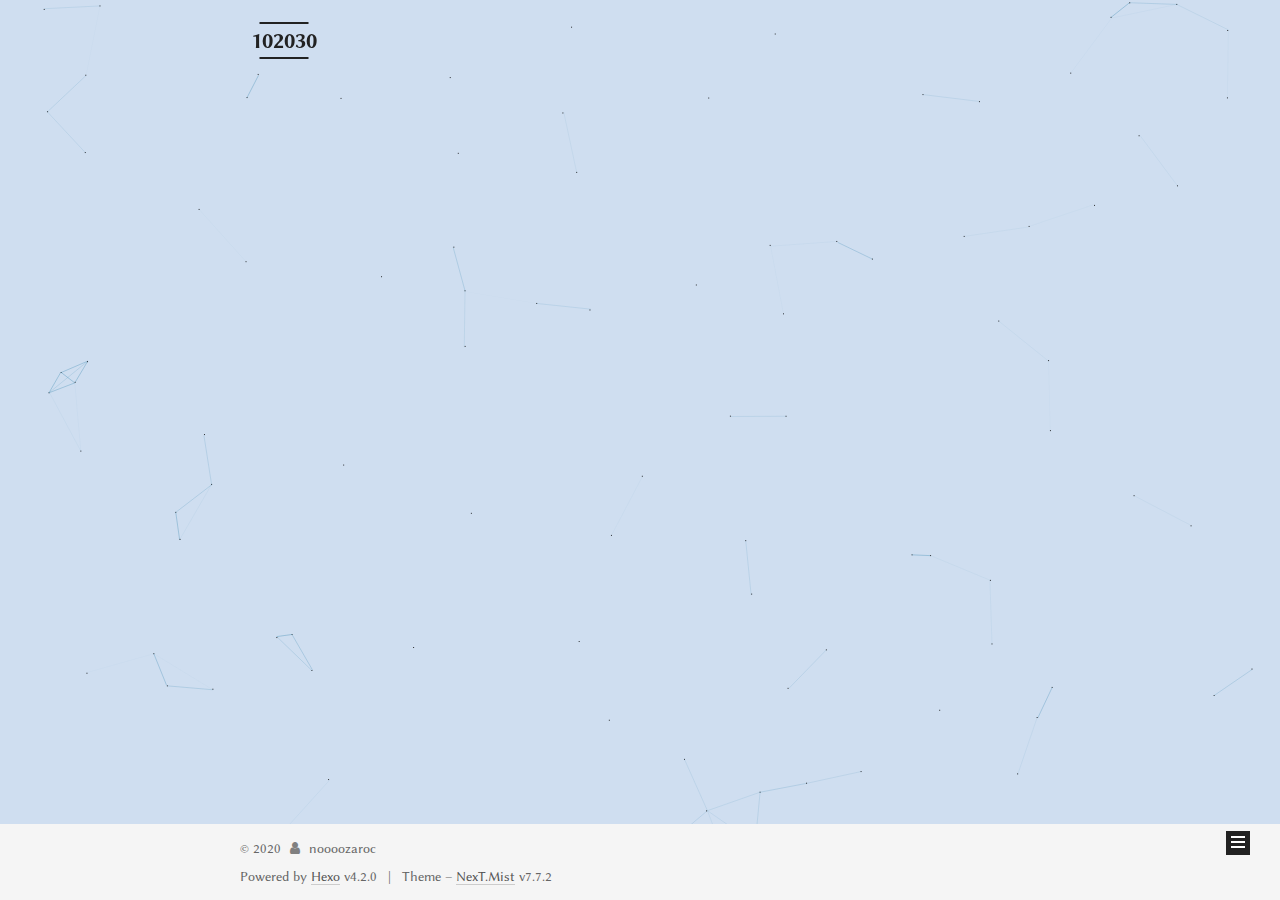
==== commit 8a73e617: "Site updated: 2020-03-08 23:10:25" ====
--- a/index.html
+++ b/index.html
@@ -17,7 +17,7 @@
 
 <script id="hexo-configurations">
     var NexT = window.NexT || {};
-    var CONFIG = {"hostname":"yoursite.com","root":"/","scheme":"Gemini","version":"7.7.2","exturl":false,"sidebar":{"position":"right","display":"post","padding":18,"offset":12,"onmobile":false},"copycode":{"enable":false,"show_result":false,"style":null},"back2top":{"enable":true,"sidebar":false,"scrollpercent":false},"bookmark":{"enable":false,"color":"#222","save":"auto"},"fancybox":false,"mediumzoom":false,"lazyload":false,"pangu":false,"comments":{"style":"tabs","active":null,"storage":true,"lazyload":false,"nav":null},"algolia":{"hits":{"per_page":10},"labels":{"input_placeholder":"Search for Posts","hits_empty":"We didn't find any results for the search: ${query}","hits_stats":"${hits} results found in ${time} ms"}},"localsearch":{"enable":false,"trigger":"auto","top_n_per_article":1,"unescape":false,"preload":false},"motion":{"enable":true,"async":false,"transition":{"post_block":"fadeIn","post_header":"slideDownIn","post_body":"slideDownIn","coll_header":"slideLeftIn","sidebar":"slideUpIn"}}};
+    var CONFIG = {"hostname":"yoursite.com","root":"/","scheme":"Mist","version":"7.7.2","exturl":false,"sidebar":{"position":"right","display":"post","padding":18,"offset":12,"onmobile":false},"copycode":{"enable":false,"show_result":false,"style":null},"back2top":{"enable":true,"sidebar":false,"scrollpercent":false},"bookmark":{"enable":false,"color":"#222","save":"auto"},"fancybox":false,"mediumzoom":false,"lazyload":false,"pangu":false,"comments":{"style":"tabs","active":null,"storage":true,"lazyload":false,"nav":null},"algolia":{"hits":{"per_page":10},"labels":{"input_placeholder":"Search for Posts","hits_empty":"We didn't find any results for the search: ${query}","hits_stats":"${hits} results found in ${time} ms"}},"localsearch":{"enable":false,"trigger":"auto","top_n_per_article":1,"unescape":false,"preload":false},"motion":{"enable":true,"async":false,"transition":{"post_block":"fadeIn","post_header":"slideDownIn","post_body":"slideDownIn","coll_header":"slideLeftIn","sidebar":"slideUpIn"}}};
   </script>
 
   <meta property="og:type" content="website">
@@ -25,7 +25,7 @@
 <meta property="og:url" content="http://yoursite.com/index.html">
 <meta property="og:site_name" content="102030">
 <meta property="og:locale" content="en_US">
-<meta property="article:author" content="Noooozaroc">
+<meta property="article:author" content="noooozaroc">
 <meta name="twitter:card" content="summary">
 
 <link rel="canonical" href="http://yoursite.com/">
@@ -96,6 +96,7 @@
         <span class="logo-line-after"><i></i></span>
       </a>
     </div>
+        <p class="site-subtitle">400 lux</p>
   </div>
 
   <div class="site-nav-right">
@@ -163,7 +164,7 @@
 
     <span hidden itemprop="author" itemscope itemtype="http://schema.org/Person">
       <meta itemprop="image" content="/images/avatar.jpg">
-      <meta itemprop="name" content="Noooozaroc">
+      <meta itemprop="name" content="noooozaroc">
       <meta itemprop="description" content="">
     </span>
 
@@ -184,7 +185,7 @@
               <span class="post-meta-item-text">Posted on</span>
               
 
-              <time title="Created: 2020-03-08 14:06:26 / Modified: 19:12:34" itemprop="dateCreated datePublished" datetime="2020-03-08T14:06:26+08:00">2020-03-08</time>
+              <time title="Created: 2020-03-08 14:06:26 / Modified: 22:37:59" itemprop="dateCreated datePublished" datetime="2020-03-08T14:06:26+08:00">2020-03-08</time>
             </span>
 
           
@@ -198,7 +199,7 @@
     <div class="post-body" itemprop="articleBody">
 
       
-          <p>#well…中文测试</p>
+          <img src="https://i.postimg.cc/xdBzRCVg/IMG-20181001-190519.jpg">
           <!--noindex-->
             <div class="post-button">
               <a class="btn" href="/2020/03/08/2020-03-08/#more" rel="contents">
@@ -280,9 +281,9 @@
 
       <div class="site-overview-wrap sidebar-panel">
         <div class="site-author motion-element" itemprop="author" itemscope itemtype="http://schema.org/Person">
-    <img class="site-author-image" itemprop="image" alt="Noooozaroc"
+    <img class="site-author-image" itemprop="image" alt="noooozaroc"
       src="/images/avatar.jpg">
-  <p class="site-author-name" itemprop="name">Noooozaroc</p>
+  <p class="site-author-name" itemprop="name">noooozaroc</p>
   <div class="site-description" itemprop="description"></div>
 </div>
 <div class="site-state-wrap motion-element">
@@ -320,12 +321,12 @@
   <span class="with-love">
     <i class="fa fa-user"></i>
   </span>
-  <span class="author" itemprop="copyrightHolder">Noooozaroc</span>
+  <span class="author" itemprop="copyrightHolder">noooozaroc</span>
 </div>
   <div class="powered-by">Powered by <a href="https://hexo.io/" class="theme-link" rel="noopener" target="_blank">Hexo</a> v4.2.0
   </div>
   <span class="post-meta-divider">|</span>
-  <div class="theme-info">Theme – <a href="https://theme-next.org/" class="theme-link" rel="noopener" target="_blank">NexT.Gemini</a> v7.7.2
+  <div class="theme-info">Theme – <a href="https://mist.theme-next.org/" class="theme-link" rel="noopener" target="_blank">NexT.Mist</a> v7.7.2
   </div>
 
         
@@ -353,7 +354,7 @@
 <script src="/js/motion.js"></script>
 
 
-<script src="/js/schemes/pisces.js"></script>
+<script src="/js/schemes/muse.js"></script>
 
 
 <script src="/js/next-boot.js"></script>
--- a/css/main.css
+++ b/css/main.css
@@ -1,15 +1,15 @@
 :root {
-  --body-bg-color: #eee;
-  --content-bg-color: #fff;
+  --body-bg-color: #fff;
+  --content-bg-color: #f5f5f5;
   --card-bg-color: #f5f5f5;
   --text-color: #555;
   --link-color: #555;
   --link-hover-color: #222;
-  --brand-color: #fff;
-  --brand-hover-color: #fff;
+  --brand-color: #222;
+  --brand-hover-color: #222;
   --table-row-odd-bg-color: #f9f9f9;
   --table-row-hover-bg-color: #f5f5f5;
-  --menu-item-bg-color: #f5f5f5;
+  --menu-item-bg-color: #ddd;
 }
 html {
   line-height: 1.15; /* 1 */
@@ -214,7 +214,7 @@
 }
 a,
 span.exturl {
-  border-bottom: 1px solid #999;
+  border-bottom: 1px solid #ccc;
   color: var(--link-color);
   outline: 0;
   text-decoration: none;
@@ -305,10 +305,10 @@
   border-bottom-width: 1px;
 }
 .btn {
-  background: #fff;
-  border: 2px solid #555;
-  border-radius: 2px;
-  color: #555;
+  background: transparent;
+  border: 2px solid var(--link-color);
+  border-radius: 0;
+  color: var(--link-color);
   display: inline-block;
   font-size: 0.875em;
   line-height: 2;
@@ -320,9 +320,9 @@
   transition-timing-function: ease-in-out;
 }
 .btn:hover {
-  background: #222;
-  border-color: #222;
-  color: #fff;
+  background: transparent;
+  border-color: var(--link-hover-color);
+  color: var(--link-hover-color);
 }
 .btn + .btn {
   margin: 0 0 8px 8px;
@@ -891,9 +891,9 @@
   margin: 0.1em 0.2em;
 }
 .comment-button-group .comment-button.active {
-  background: #222;
-  border-color: #222;
-  color: #fff;
+  background: transparent;
+  border-color: var(--link-hover-color);
+  color: var(--link-hover-color);
 }
 .comment-position {
   display: none;
@@ -918,16 +918,16 @@
 }
 .main-inner {
   margin: 0 auto;
-  width: calc(100% - 20px);
+  width: 700px;
 }
 @media (min-width: 1200px) {
   .main-inner {
-    width: 1160px;
+    width: 800px;
   }
 }
 @media (min-width: 1600px) {
   .main-inner {
-    width: 73%;
+    width: 900px;
   }
 }
 .header {
@@ -935,16 +935,16 @@
 }
 .header-inner {
   margin: 0 auto;
-  width: calc(100% - 20px);
+  width: 700px;
 }
 @media (min-width: 1200px) {
   .header-inner {
-    width: 1160px;
+    width: 800px;
   }
 }
 @media (min-width: 1600px) {
   .header-inner {
-    width: 73%;
+    width: 900px;
   }
 }
 .site-brand-container {
@@ -958,7 +958,7 @@
 }
 .site-meta {
   flex-grow: 1;
-  text-align: center;
+  text-align: left;
 }
 @media (max-width: 767px) {
   .site-meta {
@@ -985,7 +985,7 @@
   vertical-align: top;
 }
 .site-subtitle {
-  color: #ddd;
+  color: #999;
   font-size: 0.8125em;
   margin: 10px 0;
 }
@@ -1127,22 +1127,22 @@
   display: inline-block;
 }
 .site-author-image {
-  border: 1px solid #eee;
+  border: 2px solid #333;
   display: block;
   margin: 0 auto;
-  max-width: 120px;
+  max-width: 96px;
   padding: 2px;
 }
 .site-author-name {
-  color: var(--text-color);
-  font-weight: 600;
-  margin: 0;
+  color: #f5f5f5;
+  font-weight: normal;
+  margin: 5px 0 0;
   text-align: center;
 }
 .site-description {
   color: #999;
-  font-size: 0.8125em;
-  margin-top: 0;
+  font-size: 1em;
+  margin-top: 5px;
   text-align: center;
 }
 .links-of-author {
@@ -1159,7 +1159,7 @@
 }
 .links-of-author a::before,
 .links-of-author span.exturl::before {
-  background: #0d673e;
+  background: #22faac;
   border-radius: 50%;
   content: ' ';
   display: inline-block;
@@ -1240,14 +1240,14 @@
   margin-left: 10px;
 }
 .sidebar-nav li:hover {
-  color: #fc6423;
+  color: #f5f5f5;
 }
 .sidebar-nav .sidebar-nav-active {
-  border-bottom-color: #fc6423;
-  color: #fc6423;
+  border-bottom-color: #87daff;
+  color: #87daff;
 }
 .sidebar-nav .sidebar-nav-active:hover {
-  color: #fc6423;
+  color: #87daff;
 }
 .sidebar-panel {
   display: none;
@@ -1276,7 +1276,7 @@
   }
 }
 .sidebar-toggle:hover .toggle-line {
-  background: #fc6423;
+  background: #87daff;
 }
 .post-toc {
   font-size: 0.875em;
@@ -1315,14 +1315,14 @@
   display: block;
 }
 .post-toc .nav .active > a {
-  border-bottom-color: #fc6423;
-  color: #fc6423;
+  border-bottom-color: #87daff;
+  color: #87daff;
 }
 .post-toc .nav .active-current > a {
-  color: #fc6423;
+  color: #87daff;
 }
 .post-toc .nav .active-current > a:hover {
-  color: #fc6423;
+  color: #87daff;
 }
 .site-state {
   display: flex;
@@ -1337,20 +1337,20 @@
   padding: 0 15px;
 }
 .site-state-item:not(:first-child) {
-  border-left: 1px solid #eee;
+  border-left: 1px solid #333;
 }
 .site-state-item a {
   border-bottom: none;
 }
 .site-state-item-count {
   display: block;
-  font-size: 1em;
+  font-size: 1.25em;
   font-weight: 600;
   text-align: center;
 }
 .site-state-item-name {
-  color: #999;
-  font-size: 0.8125em;
+  color: inherit;
+  font-size: 0.875em;
 }
 .footer {
   color: #999;
@@ -1367,16 +1367,16 @@
   box-sizing: border-box;
   margin: 0 auto;
   text-align: center;
-  width: calc(100% - 20px);
+  width: 700px;
 }
 @media (min-width: 1200px) {
   .footer-inner {
-    width: 1160px;
+    width: 800px;
   }
 }
 @media (min-width: 1600px) {
   .footer-inner {
-    width: 73%;
+    width: 900px;
   }
 }
 .with-love {
@@ -1458,7 +1458,7 @@
   color: #fff;
   cursor: pointer;
   left: 30px;
-  opacity: 0.6;
+  opacity: 1;
   padding: 0 6px;
   position: fixed;
   transition-property: bottom;
@@ -1469,10 +1469,10 @@
   display: none;
 }
 .back-to-top:hover {
-  color: #fc6423;
+  color: #87daff;
 }
 .back-to-top.back-to-top-on {
-  bottom: 30px;
+  bottom: 19px;
 }
 @media (max-width: 991px) {
   .back-to-top {
@@ -2116,428 +2116,258 @@
 .tag-cloud a:hover {
   color: #222 !important;
 }
-.header {
-  margin: 0 auto;
-  position: relative;
-  width: calc(100% - 20px);
-}
-@media (min-width: 1200px) {
-  .header {
-    width: 1160px;
-  }
-}
-@media (min-width: 1600px) {
-  .header {
-    width: 73%;
-  }
-}
-@media (max-width: 991px) {
-  .header {
-    width: auto;
-  }
-}
-.header-inner {
-  background: var(--content-bg-color);
-  border-radius: initial;
-  box-shadow: 0 2px 2px 0 rgba(0,0,0,0.12), 0 3px 1px -2px rgba(0,0,0,0.06), 0 1px 5px 0 rgba(0,0,0,0.12);
-  overflow: hidden;
-  padding: 0;
-  position: absolute;
-  top: 0;
-  width: 240px;
-}
-@media (min-width: 1200px) {
-  .header-inner {
-    width: 240px;
-  }
-}
-@media (max-width: 991px) {
-  .header-inner {
-    border-radius: initial;
-    position: relative;
-    width: auto;
-  }
+hr {
+  height: 2px;
+  margin: 20px 0;
+}
+.btn {
+  padding: 0 10px;
+}
+.headband {
+  display: none;
 }
 .main-inner {
-  align-items: flex-start;
-  display: flex;
-  justify-content: space-between;
-}
-@media (max-width: 991px) {
+  padding-bottom: 80px;
+}
+@media (max-width: 767px) {
   .main-inner {
     width: auto;
   }
 }
-.content-wrap {
+.content {
+  padding-top: 80px;
+}
+.pagination {
+  margin: 120px 0 0;
+  text-align: left;
+}
+@media (max-width: 767px) {
+  .pagination {
+    margin: 80px 10px 0;
+    text-align: center;
+  }
+}
+.footer {
+  background: #f5f5f5;
+  color: #666;
+  padding: 10px 0;
+}
+.footer-inner {
+  text-align: left;
+}
+@media (max-width: 767px) {
+  .footer-inner {
+    text-align: center;
+    width: auto;
+  }
+}
+.header {
   background: var(--content-bg-color);
-  border-radius: initial;
-  box-shadow: 0 2px 2px 0 rgba(0,0,0,0.12), 0 3px 1px -2px rgba(0,0,0,0.06), 0 1px 5px 0 rgba(0,0,0,0.12);
-  box-sizing: border-box;
-  padding: 40px;
-  width: calc(100% - 252px);
+}
+.header-inner {
+  align-items: center;
+  display: flex;
+  padding: 20px 0;
+}
+@media (max-width: 767px) {
+  .header-inner {
+    display: block;
+    padding: 10px 0;
+    width: auto;
+  }
+}
+.site-meta {
+  line-height: normal;
+}
+.site-meta .brand {
+  padding: 2px 1px;
+}
+@media (max-width: 767px) {
+  .site-meta .brand {
+    display: block;
+  }
+}
+.site-meta .site-title {
+  font-weight: bolder;
+}
+.logo-line-before,
+.logo-line-after {
+  display: block;
+  margin: 0 auto;
+  overflow: hidden;
+  width: 75%;
+}
+@media (max-width: 767px) {
+  .logo-line-before,
+  .logo-line-after {
+    display: none;
+  }
+}
+.logo-line-before i,
+.logo-line-after i {
+  background: var(--brand-color);
+  display: block;
+  height: 2px;
+  position: relative;
+}
+.use-motion .logo-line-before i {
+  left: -100%;
+}
+.use-motion .logo-line-after i {
+  right: -100%;
+}
+.site-subtitle {
+  display: none;
+}
+.site-nav {
+  flex-grow: 1;
+}
+@media (max-width: 767px) {
+  .site-nav {
+    padding: 10px 10px 0;
+  }
+}
+.menu {
+  margin: 0;
+}
+.menu .menu-item {
+  margin: 0;
+}
+@media (max-width: 767px) {
+  .menu .menu-item {
+    margin-top: 5px;
+  }
+}
+.menu .menu-item a,
+.menu .menu-item span.exturl {
+  border-radius: 2px;
+  padding: 0 10px;
+  transition-property: background;
+}
+@media (max-width: 767px) {
+  .menu .menu-item a,
+  .menu .menu-item span.exturl {
+    text-align: left;
+  }
+}
+.menu .menu-item .badge {
+  background: #fff;
+  border-radius: 10px;
+  color: #555;
+  padding: 1px 4px;
+  text-shadow: 1px 1px 0 rgba(0,0,0,0.1);
+}
+.posts-expand {
+  padding-top: 0;
+}
+.posts-expand .home .post-title,
+.posts-expand .home .post-meta {
+  text-align: left;
+}
+@media (max-width: 767px) {
+  .posts-expand .home .post-title,
+  .posts-expand .home .post-meta {
+    text-align: center;
+  }
+}
+.posts-expand .home .post-meta {
+  margin: 5px 0 20px 0;
+}
+.posts-expand .post-eof {
+  display: none;
+}
+.posts-expand .post-block:not(:first-child) {
+  margin-top: 120px;
+}
+.posts-expand .post-title,
+.posts-expand .post-meta {
+  text-align: center;
+}
+.posts-expand .post-body img {
+  margin-left: 0;
+}
+.posts-expand .post-tags {
+  text-align: left;
+}
+.posts-expand .post-tags a {
+  background: #f5f5f5;
+  border-bottom: none;
+  padding: 1px 5px;
+}
+.posts-expand .post-tags a:hover {
+  background: #ccc;
+}
+.posts-expand .post-nav {
+  margin-top: 40px;
+}
+.post-button {
+  margin-top: 20px;
+  text-align: left;
+}
+.post-button .btn {
+  background: none;
+  border: 0;
+  border-bottom: 2px solid var(--link-color);
+  padding: 0;
+  transition-property: border;
+}
+.post-button .btn:hover {
+  border-bottom-color: var(--link-hover-color);
+}
+.sidebar {
+  right: -320px;
+}
+.sidebar.sidebar-active {
+  right: 0;
+}
+.sidebar-toggle,
+.back-to-top {
+  left: auto;
+  right: 30px;
 }
 @media (max-width: 991px) {
-  .content-wrap {
-    border-radius: initial;
-    padding: 20px;
-    width: 100%;
-  }
-}
-.header-inner {
-  right: 0;
+  .sidebar-toggle,
+  .back-to-top {
+    right: 20px;
+  }
 }
 .book-mark-link {
   left: 30px;
 }
-.footer-inner {
-  padding-right: 260px;
-}
-@media (max-width: 991px) {
-  .footer-inner {
-    padding-left: 0;
-    padding-right: 0;
-    width: auto;
-  }
-}
-.site-brand-container {
-  background: #222;
-}
-@media (max-width: 991px) {
-  .site-brand-container {
-    box-shadow: 0 0 16px rgba(0,0,0,0.5);
-  }
-}
-.site-meta {
-  padding: 20px 0;
-}
-.brand {
-  padding: 0;
-}
-.site-subtitle {
-  margin: 10px 10px 0;
-}
-.custom-logo-image {
-  margin-top: 20px;
-}
-@media (max-width: 991px) {
-  .custom-logo-image {
-    display: none;
-  }
-}
-@media (min-width: 768px) and (max-width: 991px) {
-  .site-nav-toggle,
-  .site-nav-right {
-    display: flex;
-    flex-direction: column;
-    justify-content: center;
-  }
-}
-.site-nav-toggle .toggle,
-.site-nav-right .toggle {
-  color: #fff;
-}
-.site-nav-toggle .toggle .toggle-line,
-.site-nav-right .toggle .toggle-line {
-  background: #fff;
-}
-@media (min-width: 768px) and (max-width: 991px) {
-  .site-nav {
-    display: none;
-  }
-}
-.menu-item-active a::after {
-  background: #bbb;
-  border-radius: 50%;
-  content: ' ';
-  height: 6px;
-  margin-top: -3px;
-  position: absolute;
-  right: 15px;
-  top: 50%;
-  width: 6px;
-}
-.menu .menu-item {
-  display: block;
-  margin: 0;
-}
-.menu .menu-item a,
-.menu .menu-item span.exturl {
-  padding: 5px 20px;
-  position: relative;
-  text-align: left;
-  transition-property: background-color;
-}
-@media (max-width: 991px) {
-  .menu .menu-item.menu-item-search {
-    display: none;
-  }
-}
-.menu .menu-item .badge {
-  background: #ccc;
-  border-radius: 10px;
-  color: #fff;
-  float: right;
-  padding: 2px 5px;
-  text-shadow: 1px 1px 0 rgba(0,0,0,0.1);
-  vertical-align: middle;
-}
-.sub-menu {
-  background: var(--content-bg-color);
-  border-bottom: 1px solid #ddd;
-  margin: 0;
-  padding: 6px 0;
-}
-.sub-menu .menu-item {
-  display: inline-block;
-}
-.sub-menu .menu-item a,
-.sub-menu .menu-item span.exturl {
-  background: transparent;
-  margin: 5px 10px;
-  padding: initial;
-}
-.sub-menu .menu-item a:hover,
-.sub-menu .menu-item span.exturl:hover {
-  background: transparent;
-  color: #fc6423;
-}
-.sub-menu .menu-item a::after,
-.sub-menu .menu-item span.exturl::after {
-  content: initial !important;
-}
-.sub-menu .menu-item-active a {
-  border-bottom-color: #fc6423;
-  color: #fc6423;
-}
-.sub-menu .menu-item-active a:hover {
-  border-bottom-color: #fc6423;
-}
 .sidebar {
-  background: var(--body-bg-color);
-  box-shadow: none;
-  margin-top: 100%;
-  position: static;
-  width: 240px;
-}
-@media (max-width: 991px) {
-  .sidebar {
-    display: none;
-  }
-}
-.sidebar-toggle {
-  display: none;
-}
-.sidebar-inner {
-  background: var(--content-bg-color);
-  border-radius: initial;
-  box-shadow: 0 2px 2px 0 rgba(0,0,0,0.12), 0 3px 1px -2px rgba(0,0,0,0.06), 0 1px 5px 0 rgba(0,0,0,0.12), 0 -1px 0.5px 0 rgba(0,0,0,0.09);
+  width: 320px;
+  z-index: 1200;
+  transition-delay: 0s;
+  transition-duration: 0.2s;
+  transition-timing-function: ease-out;
+}
+.sidebar a,
+.sidebar span.exturl {
+  border-bottom-color: #555;
+  color: #999;
+}
+.sidebar a:hover,
+.sidebar span.exturl:hover {
+  border-bottom-color: #eee;
+  color: #eee;
+}
+.links-of-blogroll-item {
+  padding: 2px 10px;
+}
+.links-of-blogroll-item a,
+.links-of-blogroll-item span.exturl {
   box-sizing: border-box;
-  color: var(--text-color);
-  width: 240px;
-  opacity: 0;
-}
-.sidebar-inner.affix {
-  position: fixed;
-  top: 12px;
-}
-.sidebar-inner.affix-bottom {
-  position: absolute;
-}
-.site-state-item {
-  padding: 0 10px;
-}
-.sidebar-button {
-  border-bottom: 1px dotted #ccc;
-  border-top: 1px dotted #ccc;
-  margin-top: 10px;
-  text-align: center;
-}
-.sidebar-button a {
-  border: 0;
-  color: #fc6423;
-  display: block;
-}
-.sidebar-button a:hover {
-  background: none;
-  border: 0;
-  color: #e34603;
-}
-.sidebar-button a:hover .fa {
-  color: #e34603;
-}
-.links-of-author {
-  display: flex;
-  flex-wrap: wrap;
-  margin-top: 10px;
-  justify-content: center;
-}
-.links-of-author-item {
-  margin: 5px 0 0;
-  width: 50%;
-}
-.links-of-author-item a,
-.links-of-author-item span.exturl {
-  box-sizing: border-box;
-  display: inline-block;
-  margin-bottom: 0;
-  margin-right: 0;
-  max-width: 216px;
+  display: inline-block;
+  max-width: 280px;
   overflow: hidden;
-  padding: 0 5px;
   text-overflow: ellipsis;
   white-space: nowrap;
 }
-.links-of-author-item a,
-.links-of-author-item span.exturl {
-  border-bottom: none;
-  display: block;
-  text-decoration: none;
-}
-.links-of-author-item a::before,
-.links-of-author-item span.exturl::before {
-  display: none;
-}
-.links-of-author-item a:hover,
-.links-of-author-item span.exturl:hover {
-  background: var(--body-bg-color);
-  border-radius: 4px;
-}
-.links-of-author-item .fa {
-  margin-right: 2px;
-}
-.links-of-blogroll-item {
-  padding: 0;
-}
-.content-wrap {
-  background: initial;
-  box-shadow: initial;
-  padding: initial;
-}
-.post-block {
-  background: var(--content-bg-color);
-  border-radius: initial;
-  box-shadow: 0 2px 2px 0 rgba(0,0,0,0.12), 0 3px 1px -2px rgba(0,0,0,0.06), 0 1px 5px 0 rgba(0,0,0,0.12);
-  padding: 40px;
-}
-.post-block + .post-block {
-  border-radius: initial;
-  box-shadow: 0 2px 2px 0 rgba(0,0,0,0.12), 0 3px 1px -2px rgba(0,0,0,0.06), 0 1px 5px 0 rgba(0,0,0,0.12), 0 -1px 0.5px 0 rgba(0,0,0,0.09);
-  margin-top: 12px;
-}
-.comments {
-  background: var(--content-bg-color);
-  border-radius: initial;
-  box-shadow: 0 2px 2px 0 rgba(0,0,0,0.12), 0 3px 1px -2px rgba(0,0,0,0.06), 0 1px 5px 0 rgba(0,0,0,0.12), 0 -1px 0.5px 0 rgba(0,0,0,0.09);
-  margin: auto;
-  margin-top: 12px;
-  padding: 40px;
-}
-.tabs-comment {
-  margin-top: 1em;
-}
-.posts-expand {
-  padding-top: initial;
-}
-.post-eof {
-  display: none;
-}
-.pagination {
-  background: var(--content-bg-color);
-  border-radius: initial;
-  border-top: initial;
-  box-shadow: 0 2px 2px 0 rgba(0,0,0,0.12), 0 3px 1px -2px rgba(0,0,0,0.06), 0 1px 5px 0 rgba(0,0,0,0.12), 0 -1px 0.5px 0 rgba(0,0,0,0.09);
-  margin: 12px 0 0;
-  padding: 10px 0 10px;
-}
-.pagination .prev,
-.pagination .next,
-.pagination .page-number {
-  margin-bottom: initial;
-  top: initial;
-}
-.main {
-  padding-bottom: initial;
-}
-.footer {
-  bottom: auto;
-}
 .sub-menu {
-  border-bottom: initial;
-  box-shadow: 0 2px 2px 0 rgba(0,0,0,0.12), 0 3px 1px -2px rgba(0,0,0,0.06), 0 1px 5px 0 rgba(0,0,0,0.12);
-}
-.sub-menu + .content .post-block {
-  box-shadow: 0 2px 2px 0 rgba(0,0,0,0.12), 0 3px 1px -2px rgba(0,0,0,0.06), 0 1px 5px 0 rgba(0,0,0,0.12), 0 -1px 0.5px 0 rgba(0,0,0,0.09);
-  margin-top: 12px;
-}
-@media (min-width: 768px) and (max-width: 991px) {
-  .sub-menu + .content .post-block {
-    margin-top: 10px;
-  }
-}
-@media (max-width: 767px) {
-  .sub-menu + .content .post-block {
-    margin-top: 8px;
-  }
-}
-.post-body h1,
-.post-body h2 {
-  border-bottom: 1px solid #eee;
-}
-.post-body h3 {
-  border-bottom: 1px dotted #eee;
-}
-@media (min-width: 768px) and (max-width: 991px) {
-  .content-wrap {
-    padding: 10px;
-  }
-  .posts-expand {
-    margin: initial;
-  }
-  .posts-expand .post-button {
-    margin-top: 20px;
-  }
-  .post-block {
-    border-radius: initial;
-    box-shadow: 0 2px 2px 0 rgba(0,0,0,0.12), 0 3px 1px -2px rgba(0,0,0,0.06), 0 1px 5px 0 rgba(0,0,0,0.12), 0 -1px 0.5px 0 rgba(0,0,0,0.09);
-    padding: 20px;
-  }
-  .post-block + .post-block {
-    margin-top: 10px;
-  }
-  .comments {
-    margin-top: 10px;
-    padding: 10px 20px;
-  }
-  .pagination {
-    margin: 10px 0 0;
-  }
-}
-@media (max-width: 767px) {
-  .content-wrap {
-    padding: 8px;
-  }
-  .posts-expand {
-    margin: initial;
-  }
-  .posts-expand .post-button {
-    margin: 12px 0;
-  }
-  .post-block {
-    border-radius: initial;
-    box-shadow: 0 2px 2px 0 rgba(0,0,0,0.12), 0 3px 1px -2px rgba(0,0,0,0.06), 0 1px 5px 0 rgba(0,0,0,0.12), 0 -1px 0.5px 0 rgba(0,0,0,0.09);
-    min-height: auto;
-    padding: 12px;
-  }
-  .post-block + .post-block {
-    margin-top: 8px;
-  }
-  .comments {
-    margin-top: 8px;
-    padding: 10px 12px;
-  }
-  .pagination {
-    margin: 8px 0 0;
-  }
+  margin: 10px 0;
+}
+.sub-menu .menu-item {
+  display: inline-block;
 }
 @font-face {
   font-family: 'Linux Biolinum';
@@ -2564,5 +2394,14 @@
   font-style: italic;
 }
 body {
-  color: #000;
-}
+  background-color: #cfdef0;
+}
+.posts-expand .post-meta {
+  margin: 3px 0 40px 0;
+}
+.content {
+  padding-top: 50px;
+}
+.header {
+  background: transparent;
+}
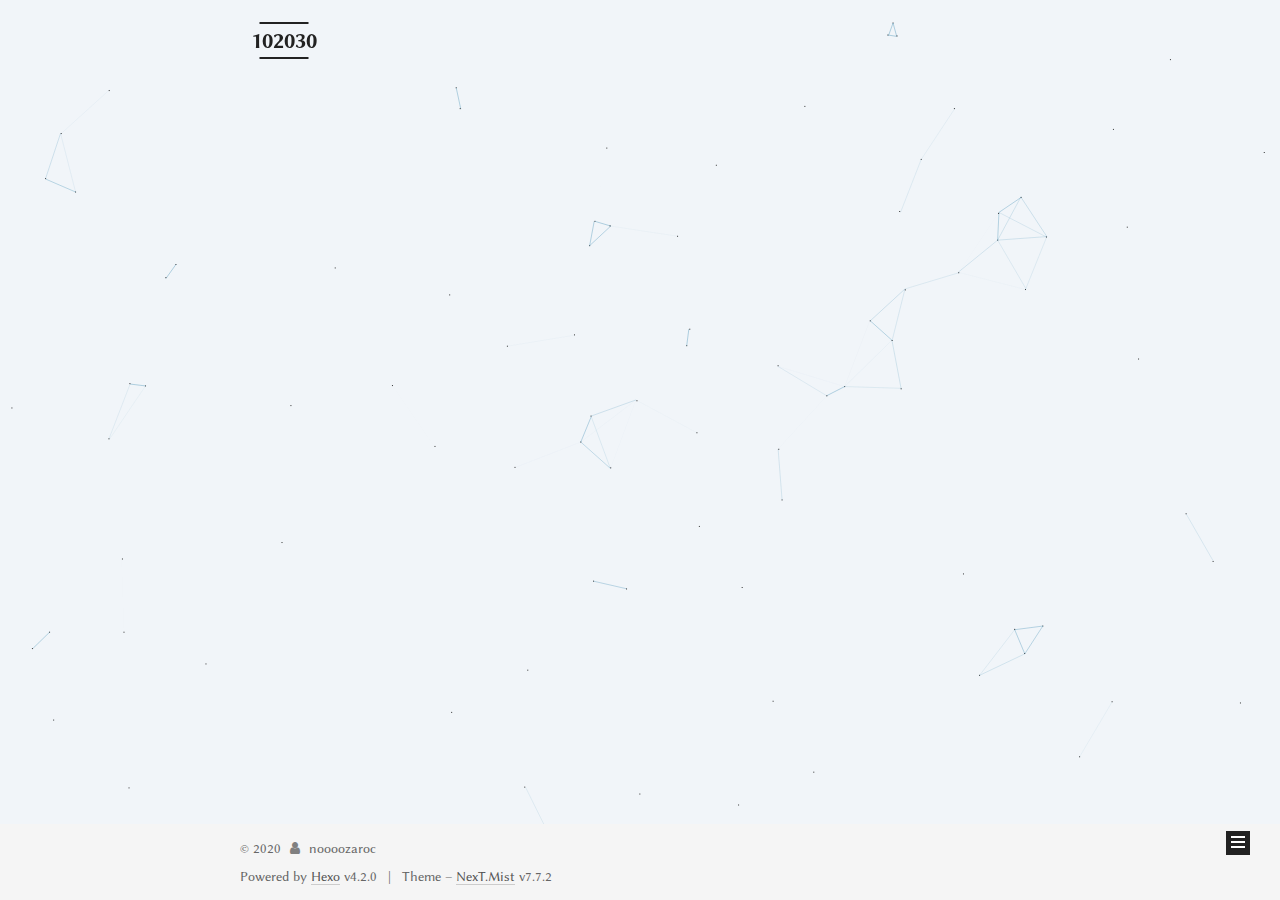
==== commit 12ba7cc6: "Site updated: 2020-03-08 23:30:01" ====
--- a/index.html
+++ b/index.html
@@ -185,7 +185,7 @@
               <span class="post-meta-item-text">Posted on</span>
               
 
-              <time title="Created: 2020-03-08 14:06:26 / Modified: 22:37:59" itemprop="dateCreated datePublished" datetime="2020-03-08T14:06:26+08:00">2020-03-08</time>
+              <time title="Created: 2020-03-08 14:06:26 / Modified: 23:29:39" itemprop="dateCreated datePublished" datetime="2020-03-08T14:06:26+08:00">2020-03-08</time>
             </span>
 
           
@@ -199,7 +199,7 @@
     <div class="post-body" itemprop="articleBody">
 
       
-          <img src="https://i.postimg.cc/xdBzRCVg/IMG-20181001-190519.jpg">
+          <p><a href="https://postimg.cc/xky8j9Cb" target="_blank" rel="noopener"><img src="https://i.postimg.cc/xdBzRCVg/IMG-20181001-190519.jpg" alt="Havana.jpg"></a></p>
           <!--noindex-->
             <div class="post-button">
               <a class="btn" href="/2020/03/08/2020-03-08/#more" rel="contents">
--- a/css/main.css
+++ b/css/main.css
@@ -1159,7 +1159,7 @@
 }
 .links-of-author a::before,
 .links-of-author span.exturl::before {
-  background: #22faac;
+  background: #1d297d;
   border-radius: 50%;
   content: ' ';
   display: inline-block;
@@ -2394,7 +2394,7 @@
   font-style: italic;
 }
 body {
-  background-color: #cfdef0;
+  background-color: #f1f5f9;
 }
 .posts-expand .post-meta {
   margin: 3px 0 40px 0;
